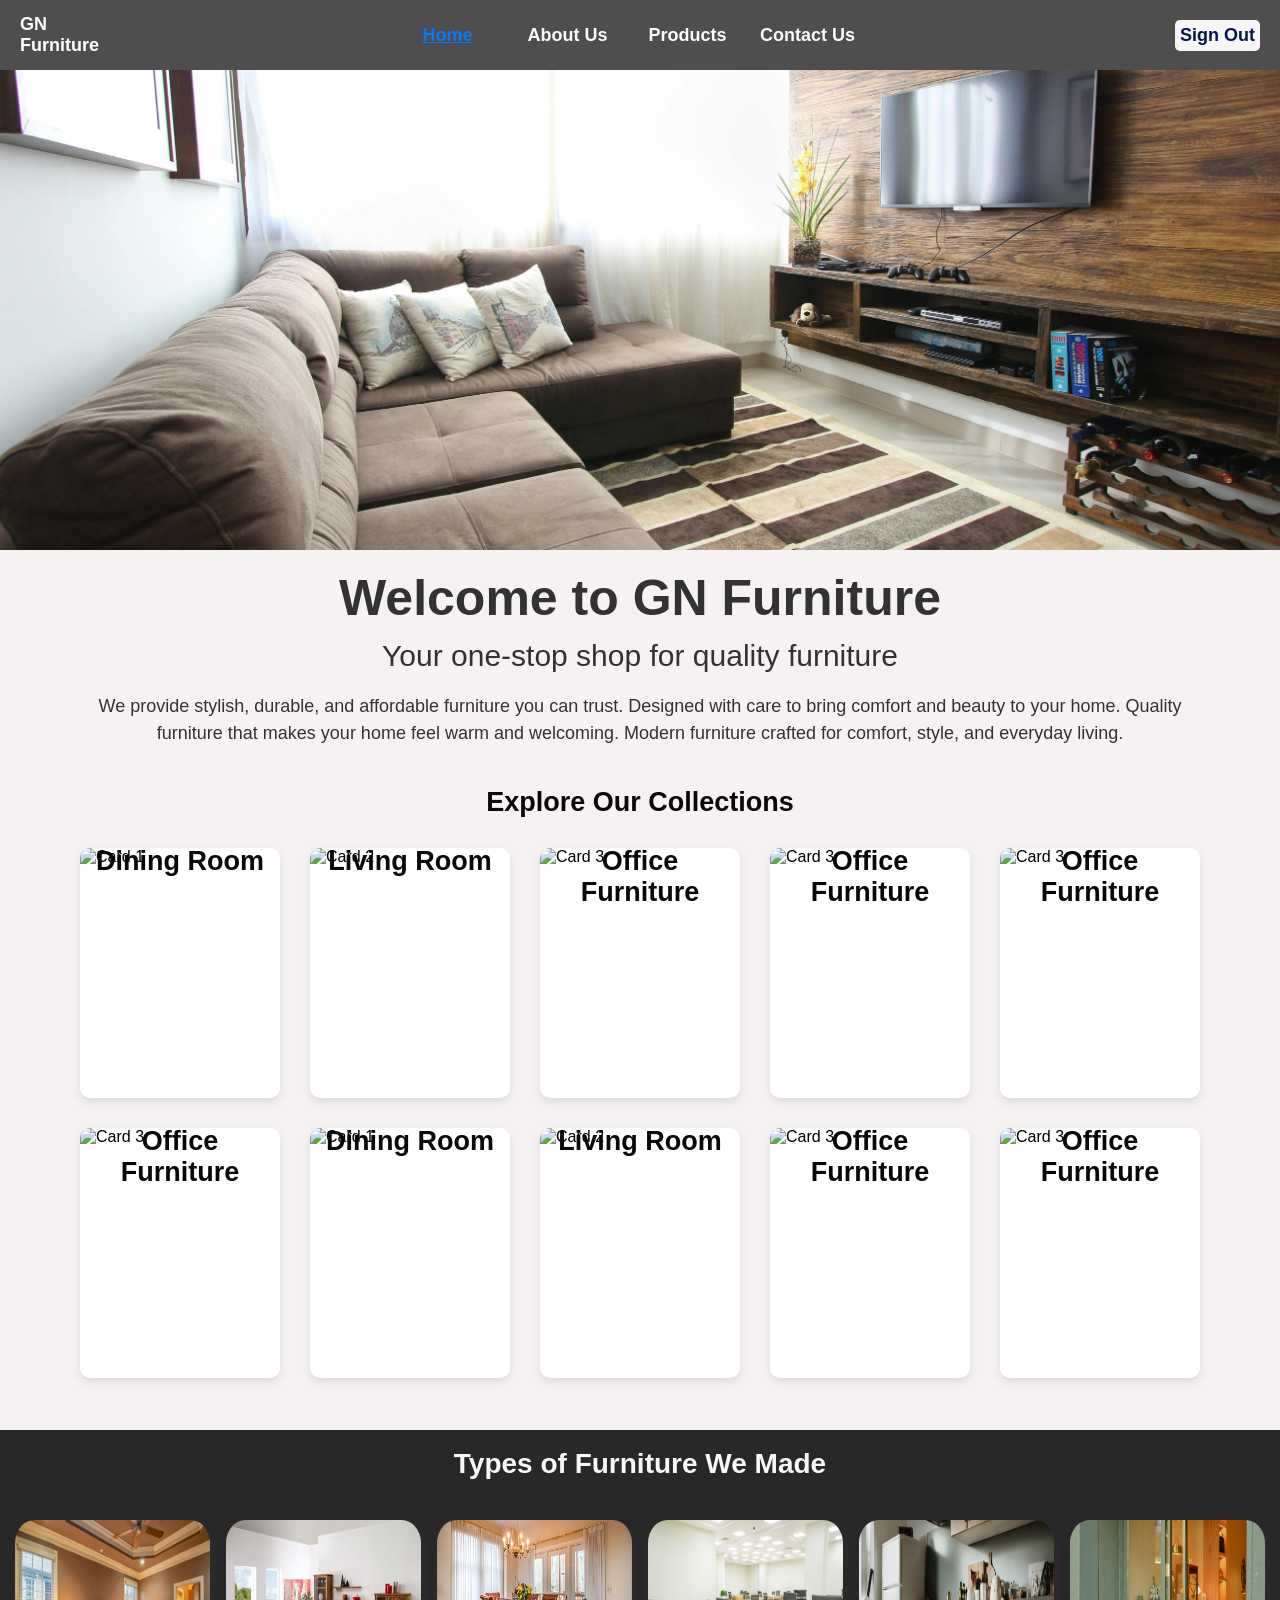
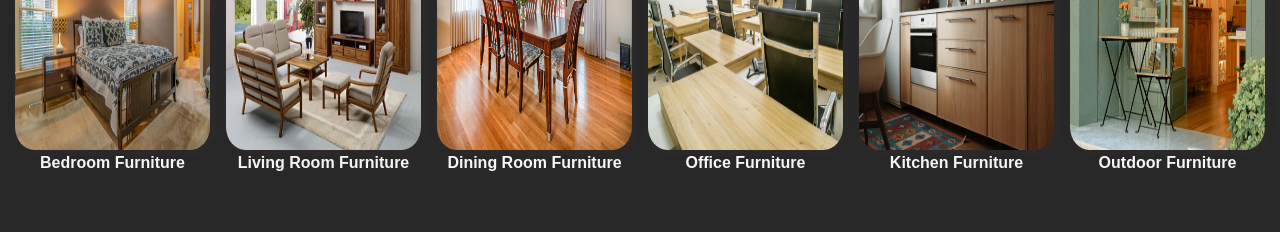
==== home.html @ 18fac5fa "first commit" ====
<!DOCTYPE html>
<html lang="en">
<head>
    <meta charset="UTF-8">
    <meta name="viewport" content="width=device-width, initial-scale=1.0">
    <title>Home</title>
    <link rel="stylesheet" href="style.css">
</head>
<body>
    <header>
        <div class="left">
            GN Furniture
        </div>
        <div class="mid">
            <ul>
                <li><a href="home.html" class="active">Home</a></li>
                <li><a href="about.html">About Us</a></li>
                <li><a href="products.html">Products</a></li>
                <li><a href="contact.html">Contact Us</a></li>
            </ul>
        </div>
        <div class="right">
            <button class="logout-btn" onclick="logout()" id="logoutBtn">Sign Out</button>
        </div>
    </header>
    <div class="slider">
  <div class="slides">
    <img src="f1.jpg">
    <img src="f2.jpg">
    <img src="f3.jpg">
  </div>
</div>
    <div class="heading">
        <h1>Welcome to GN Furniture</h1>
        <p id="p1">Your one-stop shop for quality furniture</p>
        <p id="p2">We provide stylish, durable, and affordable furniture you can trust.
        Designed with care to bring comfort and beauty to your home.
        Quality furniture that makes your home feel warm and welcoming.
        Modern furniture crafted for comfort, style, and everyday living.</p>
    </div>
    <div class="container">
        <h3>Explore Our Collections</h3>
        <div class="cards">
            <div class="card">
                <img src="https://media.istockphoto.com/id/1309042110/photo/interior-design-of-stylish-dining-room-interior-with-family-wooden-table-modern-chairs-plate.jpg?s=1024x1024&w=is&k=20&c=a1SzMh8OFKOsl33rxcvFhekrn49PKiD0d8VZA2n-6Yg=" alt="Card 1">
                <h3>Dining Room</h3>
                <p></p>
            </div>
            <div class="card">
                <img src="https://media.istockphoto.com/id/1459550764/photo/interior-of-modern-house-dining-room-with-wooden-table.jpg?s=1024x1024&w=is&k=20&c=dmZcW1PThMtp8jGLha-kFERFdePwzzrJ2Utw4qeVhC0=" alt="Card 2">
                <h3>Living Room</h3>
                <p></p>
            </div>
            <div class="card">
                <img src="https://media.istockphoto.com/id/1824153281/photo/picture-of-a-classic-wooden-table-and-chair-set-for-eating-in-the-office-cafeteria.jpg?s=1024x1024&w=is&k=20&c=7-w-qlWxcH_Hin2662xlWWaDuJ66g1Mny8Vdi_1XlqY=" alt="Card 3">
                <h3>Office Furniture</h3>
                <p></p>
            </div>
            <div class="card">
                <img src="https://media.istockphoto.com/id/1824153281/photo/picture-of-a-classic-wooden-table-and-chair-set-for-eating-in-the-office-cafeteria.jpg?s=1024x1024&w=is&k=20&c=7-w-qlWxcH_Hin2662xlWWaDuJ66g1Mny8Vdi_1XlqY=" alt="Card 3">
                <h3>Office Furniture</h3>
                <p></p>
            </div>
            <div class="card">
                <img src="https://media.istockphoto.com/id/1824153281/photo/picture-of-a-classic-wooden-table-and-chair-set-for-eating-in-the-office-cafeteria.jpg?s=1024x1024&w=is&k=20&c=7-w-qlWxcH_Hin2662xlWWaDuJ66g1Mny8Vdi_1XlqY=" alt="Card 3">
                <h3>Office Furniture</h3>
                <p></p>
            </div>
            <div class="card">
                <img src="https://media.istockphoto.com/id/1824153281/photo/picture-of-a-classic-wooden-table-and-chair-set-for-eating-in-the-office-cafeteria.jpg?s=1024x1024&w=is&k=20&c=7-w-qlWxcH_Hin2662xlWWaDuJ66g1Mny8Vdi_1XlqY=" alt="Card 3">
                <h3>Office Furniture</h3>
                <p></p>
            </div>
            <div class="card">
                <img src="https://media.istockphoto.com/id/1309042110/photo/interior-design-of-stylish-dining-room-interior-with-family-wooden-table-modern-chairs-plate.jpg?s=1024x1024&w=is&k=20&c=a1SzMh8OFKOsl33rxcvFhekrn49PKiD0d8VZA2n-6Yg=" alt="Card 1">
                <h3>Dining Room</h3>
                <p></p>
            </div>
            <div class="card">
                <img src="https://media.istockphoto.com/id/1459550764/photo/interior-of-modern-house-dining-room-with-wooden-table.jpg?s=1024x1024&w=is&k=20&c=dmZcW1PThMtp8jGLha-kFERFdePwzzrJ2Utw4qeVhC0=" alt="Card 2">
                <h3>Living Room</h3>
                <p></p>
            </div>
            <div class="card">
                <img src="https://media.istockphoto.com/id/1824153281/photo/picture-of-a-classic-wooden-table-and-chair-set-for-eating-in-the-office-cafeteria.jpg?s=1024x1024&w=is&k=20&c=7-w-qlWxcH_Hin2662xlWWaDuJ66g1Mny8Vdi_1XlqY=" alt="Card 3">
                <h3>Office Furniture</h3>
                <p></p>
            </div>
            <div class="card">
                <img src="https://media.istockphoto.com/id/1824153281/photo/picture-of-a-classic-wooden-table-and-chair-set-for-eating-in-the-office-cafeteria.jpg?s=1024x1024&w=is&k=20&c=7-w-qlWxcH_Hin2662xlWWaDuJ66g1Mny8Vdi_1XlqY=" alt="Card 3">
                <h3>Office Furniture</h3>
                <p></p>
            </div>

        </div>
    </div>
    <p class="f_para">Types of Furniture We Made</p>
    <div class="type">
        <div class="b1">
            <img src="bedroom.jpg" alt="Bedroom Furniture">
            <p>Bedroom Furniture</p>
        </div>
        <div class="b1">
            <img src="living.jpg" alt="Living Room Furniture">
            <p>Living Room Furniture</p>
        </div>
        <div class="b1">
            <img src="dining.jpg" alt="Dining Room Furniture">
            <p>Dining Room Furniture</p>
        </div>
        <div class="b1">
            <img src="office.jpg" alt="Office Furniture">
            <p>Office Furniture</p>
        </div>
        <div class="b1">
            <img src="kitchen.jpg" alt="Kitchen Furniture">
            <p>Kitchen Furniture</p>
        </div>
        <div class="b1">
            <img src="outdoor.jpg" alt="Outdoor Furniture">
            <p>Outdoor Furniture</p>
        </div>
    </div>


    <script type="module">
        import { initializeApp } from "https://www.gstatic.com/firebasejs/10.12.2/firebase-app.js";
        import {
            getAuth,
            signOut,
            onAuthStateChanged
        } from "https://www.gstatic.com/firebasejs/10.12.2/firebase-auth.js";

        const firebaseConfig = {
            apiKey: "AIzaSyAultZZCva3grVSoAijNInStBbbv4HQtlU",
            authDomain: "gn-furniture.firebaseapp.com",
            projectId: "gn-furniture",
            storageBucket: "gn-furniture.firebasestorage.app",
            messagingSenderId: "828032714868",
            appId: "1:828032714868:web:e8dfbfc866a8548bed6921"
        };

        const app = initializeApp(firebaseConfig);
        const auth = getAuth(app);
        const logoutBtn = document.getElementById("logoutBtn");

        // Logout Function
        window.logout = async function () {
            try {
                await signOut(auth);
                window.location.href = "index.html";
            } catch (error) {
                console.error(error);
                alert("Sign out failed");
            }
        };

        // Check User State - Hide logout button if not logged in
        onAuthStateChanged(auth, (user) => {
            if (!user) {
                window.location.href = "index.html";
            }
        });
    </script>
</body>
</html>
---- style.css ----
* {
    font-family: "Roboto Condensed", sans-serif;
    box-sizing: border-box;
    margin: 0px;
    padding: 0px;
}
body{
    width: 100%;
    height: 100vh;
    background: #f6f2f2;
}
header{
    display: flex;
    align-items: center;
    justify-content: space-between;
    background:rgb(79, 78, 78);
    height:70px;
    padding-left:20px;
    padding-right:20px;
    position: fixed;
    top: 0;
    left: 0;
    right: 0;
    z-index: 1000;
}
.left {
    gap: 10px;
    font-size: 18px;
    width: 100px;
    color:white;
    font-weight: bold;
}

.mid {
    width: 500px;
    margin: auto;
}

.mid ul {
    display: flex;
    list-style-type: none;
    gap: 20px;
    width: 500px;
}
.mid li {
    width: 100px;
    text-align: center;
}
ul li a{
    text-decoration: none;
    color: #fafafa;
    font-size: 18px;
    font-weight:bold;
}
.mid a:hover{
    color: #aba3a3;
     transition: ease-in-out 0.3s;
}
.mid a.active {
    color: #0679f5;
    text-decoration:underline;
    transition: ease-in-out 0.3s;
    font-weight: bold;
}
.logout-btn{
    background: #f7f5f5;
    color: rgb(3, 23, 79);
    border-radius: 5px;
    border:none;
    padding:5px;
    font-size:18px;
    text-decoration: none;
    margin:0px;
    font-weight: bold;
}
.logout-btn:hover{
    background: #d9d8d8;
}
.background img{
    width:100%;
    height: 100%;
    object-fit: cover;
}
.slider{
  width:1280px;
  height:550px;
  overflow:hidden;
  margin: 0px auto;
}

/* Slides */
.slides{
  display:flex;
  width:3840px; /* 1280 × 3 images */
  height:550px;
  animation:slide 9s infinite;
}

/* Images */
.slides img{
  width:1280px;
  height:550px;
  object-fit:cover;
}

/* Animation */
@keyframes slide{
  0%   { transform:translateX(0); }
  30%  { transform:translateX(0); }

  35%  { transform:translateX(-1280px); }
  65%  { transform:translateX(-1250px); }

  70%  { transform:translateX(-2560px); }
  100% { transform:translateX(-2560px); }
}

.heading{
    line-height: 1.5em;
    font-size: 25px;
    font-weight: bold;
    margin-top: 30px;   
    text-align:center;
    color:#292828;
}

#p1{
    font-size: 30px;
    font-weight: normal;
    line-height: 2.5em;
    color:#333232;
}
#p2{
    font-size: 18px;
    font-weight: normal;
    line-height: 1.5em;
    text-align:center;
    max-width: 1150px;
    margin: 0 auto;
    color:#333232;
}
.heading #p1:hover{
    color: #777777;
     transition: ease-in-out 0.3s;
     font-size:31px;
}
.heading #p2:hover{
    color: #777777;
     transition: ease-in-out 0.3s;
     font-size:18.5px;
}

.heading h1{
    color:#333232;
     transition: ease-in-out 0.3s;
}
.heading h1:hover{
    color: #777777;
     transition: ease-in-out 0.3s;
    font-size:52px;
}
.container{
    width:100%;
    padding:70px;
} 
.cards{
    display: flex;
    gap: 30px;
    flex-wrap: wrap;
    justify-content: center;
}
.card{
    width:200px;
    height:250px;
    background:white;
    border-radius: 10px;
    overflow: hidden;
    box-shadow: 0 4px 8px rgba(0, 0, 0, 0.1);
}
.card:hover{
    transform: translateY(-10px);
    box-shadow: 0 8px 16px rgba(0, 0, 0, 0.2);
    transition: ease-in-out 0.3s;
}
.card img{
    width:100%;
    height:200px;
    object-fit: cover;
}
.card h3{
    padding:10px;
    font-size: 16px;
    color:#333232;
    transition: ease-in-out 0.3s;
}
.card p{
    padding:0 10px;
    font-size: 16px;
    color:#333232;
    transition: ease-in-out 0.3s;
}
.container h3{
    color: #080808;
    font-size:27px;
    text-align:center;
    margin-bottom:30px;
    margin-top:-30px;
}
.type{
    display: flex;
    gap: 16px;
    transition: ease-in-out 0.3s;
    justify-content: center;
    background:#292828;
    padding: 60px;
}
.type img{
    width:195px;
    height:230px;
    border-radius: 10%;
    overflow: hidden;
    box-shadow: #2e2a2a 2px 2px 7px 0px;
    margin-top:30px;
}
.type img:hover{
    transform: translateY(-10px);
    box-shadow: 0 8px 16px rgba(49, 48, 48, 0.2);
    transition: ease-in-out 0.3s;
}
.type p{
    color: #f7f5f5;
    font-size: 16px;
    font-weight: bold;
    text-align: center;
}
.f_para{
    color: #f9f7f7;
    font-size: 28px;
    font-weight: bold;
    margin-bottom:-50px;
    text-align: center;
}
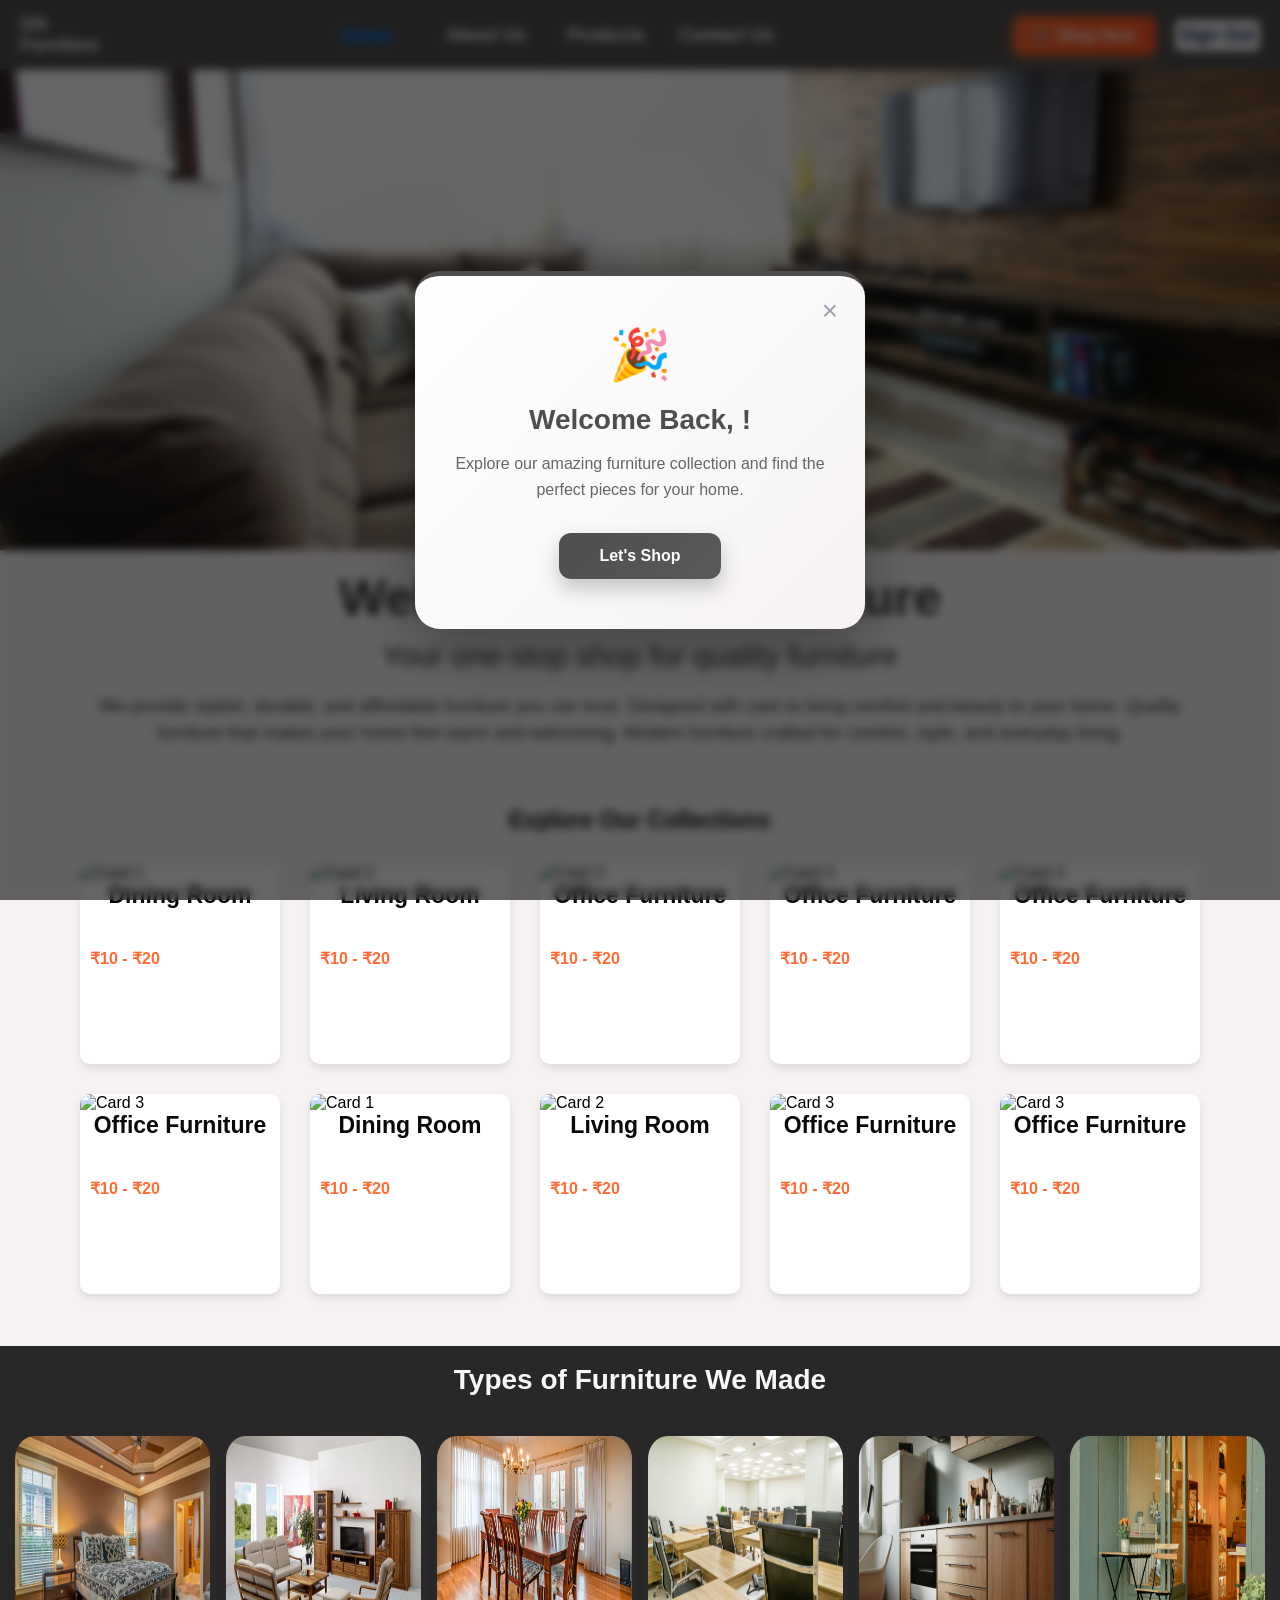
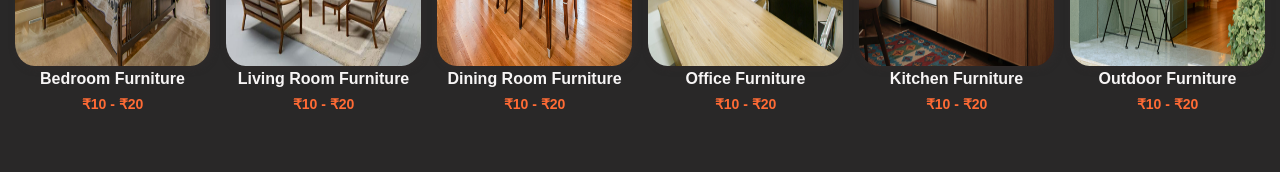
==== commit 9ce801d8: "update commit" ====
--- a/home.html
+++ b/home.html
@@ -1,12 +1,46 @@
 <!DOCTYPE html>
 <html lang="en">
+
 <head>
     <meta charset="UTF-8">
     <meta name="viewport" content="width=device-width, initial-scale=1.0">
     <title>Home</title>
     <link rel="stylesheet" href="style.css">
+    <!-- Google Pay API -->
+    <script async src="https://pay.google.com/gp/p/js/pay.js"></script>
 </head>
+
 <body>
+    <!-- Welcome Popup -->
+    <div id="welcomePopupOverlay" class="welcome-popup-overlay">
+        <div class="welcome-popup-modal">
+            <button class="popup-close-x" onclick="closeWelcomePopup()">×</button>
+            <div class="popup-icon">🎉</div>
+            <h2>Welcome Back, <span id="popupUserName"></span>!</h2>
+            <p>Explore our amazing furniture collection and find the perfect pieces for your home.</p>
+            <button class="popup-action-btn" onclick="closeWelcomePopup()">Let's Shop</button>
+        </div>
+    </div>
+
+    <!-- Payment Modal -->
+    <div id="paymentModal" class="payment-modal hidden-payment">
+        <div class="payment-container">
+            <button class="payment-close" onclick="closePaymentModal()">×</button>
+            <h2>🛒 Checkout</h2>
+            <div class="payment-content">
+                <div class="order-summary">
+                    <h3>Order Summary</h3>
+                    <p id="itemName">Item: Premium Furniture Set</p>
+                    <p class="total-amount">Total: <span id="totalAmount">₹500</span></p>
+                </div>
+                <div class="payment-methods">
+                    <h3>Payment Method</h3>
+                    <div id="google-pay-button"></div>
+                </div>
+            </div>
+        </div>
+    </div>
+
     <header>
         <div class="left">
             GN Furniture
@@ -20,76 +54,87 @@
             </ul>
         </div>
         <div class="right">
+            <button class="shop-btn" onclick="openPaymentModal()">🛒 Shop Now</button>
             <button class="logout-btn" onclick="logout()" id="logoutBtn">Sign Out</button>
         </div>
     </header>
     <div class="slider">
-  <div class="slides">
-    <img src="f1.jpg">
-    <img src="f2.jpg">
-    <img src="f3.jpg">
-  </div>
-</div>
+        <div class="slides">
+            <img src="f1.jpg">
+            <img src="f2.jpg">
+            <img src="f3.jpg">
+        </div>
+    </div>
     <div class="heading">
         <h1>Welcome to GN Furniture</h1>
         <p id="p1">Your one-stop shop for quality furniture</p>
         <p id="p2">We provide stylish, durable, and affordable furniture you can trust.
-        Designed with care to bring comfort and beauty to your home.
-        Quality furniture that makes your home feel warm and welcoming.
-        Modern furniture crafted for comfort, style, and everyday living.</p>
+            Designed with care to bring comfort and beauty to your home.
+            Quality furniture that makes your home feel warm and welcoming.
+            Modern furniture crafted for comfort, style, and everyday living.</p>
     </div>
     <div class="container">
         <h3>Explore Our Collections</h3>
         <div class="cards">
             <div class="card">
-                <img src="https://media.istockphoto.com/id/1309042110/photo/interior-design-of-stylish-dining-room-interior-with-family-wooden-table-modern-chairs-plate.jpg?s=1024x1024&w=is&k=20&c=a1SzMh8OFKOsl33rxcvFhekrn49PKiD0d8VZA2n-6Yg=" alt="Card 1">
+                <img src="https://media.istockphoto.com/id/1309042110/photo/interior-design-of-stylish-dining-room-interior-with-family-wooden-table-modern-chairs-plate.jpg?s=1024x1024&w=is&k=20&c=a1SzMh8OFKOsl33rxcvFhekrn49PKiD0d8VZA2n-6Yg="
+                    alt="Card 1">
                 <h3>Dining Room</h3>
-                <p></p>
-            </div>
-            <div class="card">
-                <img src="https://media.istockphoto.com/id/1459550764/photo/interior-of-modern-house-dining-room-with-wooden-table.jpg?s=1024x1024&w=is&k=20&c=dmZcW1PThMtp8jGLha-kFERFdePwzzrJ2Utw4qeVhC0=" alt="Card 2">
+                <p class="price">₹10 - ₹20</p>
+            </div>
+            <div class="card">
+                <img src="https://media.istockphoto.com/id/1459550764/photo/interior-of-modern-house-dining-room-with-wooden-table.jpg?s=1024x1024&w=is&k=20&c=dmZcW1PThMtp8jGLha-kFERFdePwzzrJ2Utw4qeVhC0="
+                    alt="Card 2">
                 <h3>Living Room</h3>
-                <p></p>
-            </div>
-            <div class="card">
-                <img src="https://media.istockphoto.com/id/1824153281/photo/picture-of-a-classic-wooden-table-and-chair-set-for-eating-in-the-office-cafeteria.jpg?s=1024x1024&w=is&k=20&c=7-w-qlWxcH_Hin2662xlWWaDuJ66g1Mny8Vdi_1XlqY=" alt="Card 3">
-                <h3>Office Furniture</h3>
-                <p></p>
-            </div>
-            <div class="card">
-                <img src="https://media.istockphoto.com/id/1824153281/photo/picture-of-a-classic-wooden-table-and-chair-set-for-eating-in-the-office-cafeteria.jpg?s=1024x1024&w=is&k=20&c=7-w-qlWxcH_Hin2662xlWWaDuJ66g1Mny8Vdi_1XlqY=" alt="Card 3">
-                <h3>Office Furniture</h3>
-                <p></p>
-            </div>
-            <div class="card">
-                <img src="https://media.istockphoto.com/id/1824153281/photo/picture-of-a-classic-wooden-table-and-chair-set-for-eating-in-the-office-cafeteria.jpg?s=1024x1024&w=is&k=20&c=7-w-qlWxcH_Hin2662xlWWaDuJ66g1Mny8Vdi_1XlqY=" alt="Card 3">
-                <h3>Office Furniture</h3>
-                <p></p>
-            </div>
-            <div class="card">
-                <img src="https://media.istockphoto.com/id/1824153281/photo/picture-of-a-classic-wooden-table-and-chair-set-for-eating-in-the-office-cafeteria.jpg?s=1024x1024&w=is&k=20&c=7-w-qlWxcH_Hin2662xlWWaDuJ66g1Mny8Vdi_1XlqY=" alt="Card 3">
-                <h3>Office Furniture</h3>
-                <p></p>
-            </div>
-            <div class="card">
-                <img src="https://media.istockphoto.com/id/1309042110/photo/interior-design-of-stylish-dining-room-interior-with-family-wooden-table-modern-chairs-plate.jpg?s=1024x1024&w=is&k=20&c=a1SzMh8OFKOsl33rxcvFhekrn49PKiD0d8VZA2n-6Yg=" alt="Card 1">
+                <p class="price">₹10 - ₹20</p>
+            </div>
+            <div class="card">
+                <img src="https://media.istockphoto.com/id/1824153281/photo/picture-of-a-classic-wooden-table-and-chair-set-for-eating-in-the-office-cafeteria.jpg?s=1024x1024&w=is&k=20&c=7-w-qlWxcH_Hin2662xlWWaDuJ66g1Mny8Vdi_1XlqY="
+                    alt="Card 3">
+                <h3>Office Furniture</h3>
+                <p class="price">₹10 - ₹20</p>
+            </div>
+            <div class="card">
+                <img src="https://media.istockphoto.com/id/1824153281/photo/picture-of-a-classic-wooden-table-and-chair-set-for-eating-in-the-office-cafeteria.jpg?s=1024x1024&w=is&k=20&c=7-w-qlWxcH_Hin2662xlWWaDuJ66g1Mny8Vdi_1XlqY="
+                    alt="Card 3">
+                <h3>Office Furniture</h3>
+                <p class="price">₹10 - ₹20</p>
+            </div>
+            <div class="card">
+                <img src="https://media.istockphoto.com/id/1824153281/photo/picture-of-a-classic-wooden-table-and-chair-set-for-eating-in-the-office-cafeteria.jpg?s=1024x1024&w=is&k=20&c=7-w-qlWxcH_Hin2662xlWWaDuJ66g1Mny8Vdi_1XlqY="
+                    alt="Card 3">
+                <h3>Office Furniture</h3>
+                <p class="price">₹10 - ₹20</p>
+            </div>
+            <div class="card">
+                <img src="https://media.istockphoto.com/id/1824153281/photo/picture-of-a-classic-wooden-table-and-chair-set-for-eating-in-the-office-cafeteria.jpg?s=1024x1024&w=is&k=20&c=7-w-qlWxcH_Hin2662xlWWaDuJ66g1Mny8Vdi_1XlqY="
+                    alt="Card 3">
+                <h3>Office Furniture</h3>
+                <p class="price">₹10 - ₹20</p>
+            </div>
+            <div class="card">
+                <img src="https://media.istockphoto.com/id/1309042110/photo/interior-design-of-stylish-dining-room-interior-with-family-wooden-table-modern-chairs-plate.jpg?s=1024x1024&w=is&k=20&c=a1SzMh8OFKOsl33rxcvFhekrn49PKiD0d8VZA2n-6Yg="
+                    alt="Card 1">
                 <h3>Dining Room</h3>
-                <p></p>
-            </div>
-            <div class="card">
-                <img src="https://media.istockphoto.com/id/1459550764/photo/interior-of-modern-house-dining-room-with-wooden-table.jpg?s=1024x1024&w=is&k=20&c=dmZcW1PThMtp8jGLha-kFERFdePwzzrJ2Utw4qeVhC0=" alt="Card 2">
+                <p class="price">₹10 - ₹20</p>
+            </div>
+            <div class="card">
+                <img src="https://media.istockphoto.com/id/1459550764/photo/interior-of-modern-house-dining-room-with-wooden-table.jpg?s=1024x1024&w=is&k=20&c=dmZcW1PThMtp8jGLha-kFERFdePwzzrJ2Utw4qeVhC0="
+                    alt="Card 2">
                 <h3>Living Room</h3>
-                <p></p>
-            </div>
-            <div class="card">
-                <img src="https://media.istockphoto.com/id/1824153281/photo/picture-of-a-classic-wooden-table-and-chair-set-for-eating-in-the-office-cafeteria.jpg?s=1024x1024&w=is&k=20&c=7-w-qlWxcH_Hin2662xlWWaDuJ66g1Mny8Vdi_1XlqY=" alt="Card 3">
-                <h3>Office Furniture</h3>
-                <p></p>
-            </div>
-            <div class="card">
-                <img src="https://media.istockphoto.com/id/1824153281/photo/picture-of-a-classic-wooden-table-and-chair-set-for-eating-in-the-office-cafeteria.jpg?s=1024x1024&w=is&k=20&c=7-w-qlWxcH_Hin2662xlWWaDuJ66g1Mny8Vdi_1XlqY=" alt="Card 3">
-                <h3>Office Furniture</h3>
-                <p></p>
+                <p class="price">₹10 - ₹20</p>
+            </div>
+            <div class="card">
+                <img src="https://media.istockphoto.com/id/1824153281/photo/picture-of-a-classic-wooden-table-and-chair-set-for-eating-in-the-office-cafeteria.jpg?s=1024x1024&w=is&k=20&c=7-w-qlWxcH_Hin2662xlWWaDuJ66g1Mny8Vdi_1XlqY="
+                    alt="Card 3">
+                <h3>Office Furniture</h3>
+                <p class="price">₹10 - ₹20</p>
+            </div>
+            <div class="card">
+                <img src="https://media.istockphoto.com/id/1824153281/photo/picture-of-a-classic-wooden-table-and-chair-set-for-eating-in-the-office-cafeteria.jpg?s=1024x1024&w=is&k=20&c=7-w-qlWxcH_Hin2662xlWWaDuJ66g1Mny8Vdi_1XlqY="
+                    alt="Card 3">
+                <h3>Office Furniture</h3>
+                <p class="price">₹10 - ₹20</p>
             </div>
 
         </div>
@@ -99,26 +144,32 @@
         <div class="b1">
             <img src="bedroom.jpg" alt="Bedroom Furniture">
             <p>Bedroom Furniture</p>
+            <p class="price">₹10 - ₹20</p>
         </div>
         <div class="b1">
             <img src="living.jpg" alt="Living Room Furniture">
             <p>Living Room Furniture</p>
+            <p class="price">₹10 - ₹20</p>
         </div>
         <div class="b1">
             <img src="dining.jpg" alt="Dining Room Furniture">
             <p>Dining Room Furniture</p>
+            <p class="price">₹10 - ₹20</p>
         </div>
         <div class="b1">
             <img src="office.jpg" alt="Office Furniture">
             <p>Office Furniture</p>
+            <p class="price">₹10 - ₹20</p>
         </div>
         <div class="b1">
             <img src="kitchen.jpg" alt="Kitchen Furniture">
             <p>Kitchen Furniture</p>
+            <p class="price">₹10 - ₹20</p>
         </div>
         <div class="b1">
             <img src="outdoor.jpg" alt="Outdoor Furniture">
             <p>Outdoor Furniture</p>
+            <p class="price">₹10 - ₹20</p>
         </div>
     </div>
 
@@ -143,6 +194,13 @@
         const app = initializeApp(firebaseConfig);
         const auth = getAuth(app);
         const logoutBtn = document.getElementById("logoutBtn");
+        const welcomePopupOverlay = document.getElementById("welcomePopupOverlay");
+        const popupUserName = document.getElementById("popupUserName");
+
+        // Close Welcome Popup Function
+        window.closeWelcomePopup = function () {
+            welcomePopupOverlay.classList.add("hidden-popup");
+        };
 
         // Logout Function
         window.logout = async function () {
@@ -159,8 +217,132 @@
         onAuthStateChanged(auth, (user) => {
             if (!user) {
                 window.location.href = "index.html";
+            } else {
+                // Show welcome popup with user's name (only on first visit after login)
+                if (!sessionStorage.getItem("popupShown")) {
+                    const firstName = user.displayName ? user.displayName.split(' ')[0] : "Guest";
+                    popupUserName.textContent = firstName;
+                    welcomePopupOverlay.classList.remove("hidden-popup");
+                    sessionStorage.setItem("popupShown", "true");
+                } else {
+                    welcomePopupOverlay.classList.add("hidden-popup");
+                }
+            }
+        });
+
+        // Payment Modal Functions
+        const paymentModal = document.getElementById("paymentModal");
+
+        window.openPaymentModal = function () {
+            paymentModal.classList.remove("hidden-payment");
+            initGooglePay();
+        };
+
+        window.closePaymentModal = function () {
+            paymentModal.classList.add("hidden-payment");
+        };
+
+        // Google Pay Integration
+        async function initGooglePay() {
+            const paymentsClient = new google.payments.api.PaymentsClient({environment: 'TEST'});
+            
+            const isReadyToPayRequest = {
+                apiVersion: 2,
+                apiVersionMinor: 0,
+                allowedPaymentMethods: [{
+                    type: 'CARD',
+                    parameters: {
+                        allowedAuthMethods: ['PAN_ONLY', 'CRYPTOGRAM_3DS'],
+                        allowedCardNetworks: ['MASTERCARD', 'VISA']
+                    }
+                }]
+            };
+
+            try {
+                const isReadyToPay = await paymentsClient.isReadyToPay(isReadyToPayRequest);
+                if (isReadyToPay.result) {
+                    addGooglePayButton(paymentsClient);
+                }
+            } catch (err) {
+                console.log('Error checking Google Pay availability:', err);
+            }
+        }
+
+        function addGooglePayButton(paymentsClient) {
+            const totalAmountSpan = document.getElementById("totalAmount");
+            const amount = totalAmountSpan.textContent.replace('₹', '').trim();
+            
+            const paymentDataRequest = {
+                apiVersion: 2,
+                apiVersionMinor: 0,
+                allowedPaymentMethods: [{
+                    type: 'CARD',
+                    parameters: {
+                        allowedAuthMethods: ['PAN_ONLY', 'CRYPTOGRAM_3DS'],
+                        allowedCardNetworks: ['MASTERCARD', 'VISA']
+                    },
+                    tokenizationSpecification: {
+                        type: 'PAYMENT_GATEWAY',
+                        parameters: {
+                            gateway: 'stripe',
+                            stripVersion: '2021-06-04'
+                        }
+                    }
+                }],
+                merchantInfo: {
+                    merchantId: 'GN_FURNITURE_ID',
+                    merchantName: 'GN Furniture'
+                },
+                transactionInfo: {
+                    totalPriceStatus: 'FINAL',
+                    totalPrice: amount,
+                    currencyCode: 'INR'
+                },
+                callbackIntents: ['PAYMENT_AUTHORIZATION']
+            };
+
+            const button = paymentsClient.createButton({
+                onClick: () => {
+                    paymentsClient.loadPaymentData(paymentDataRequest)
+                        .then(function(paymentData) {
+                            handlePaymentSuccess(paymentData);
+                        })
+                        .catch(function(err) {
+                            console.error('Payment error:', err);
+                            alert('Payment cancelled or failed');
+                        });
+                },
+                allowedPaymentMethods: paymentDataRequest.allowedPaymentMethods
+            });
+
+            const googlePayButton = document.getElementById('google-pay-button');
+            googlePayButton.innerHTML = '';
+            googlePayButton.appendChild(button);
+        }
+
+        function handlePaymentSuccess(paymentData) {
+            const user = auth.currentUser;
+            
+            closePaymentModal();
+            
+            const message = `✅ Payment Successful!\n\nAmount: ₹${document.getElementById("totalAmount").textContent.replace('₹', '')}\nPayment Method: Google Pay\n\nThank you for shopping at GN Furniture!\n\nOrder confirmation sent to ${user.email}`;
+            
+            alert(message);
+            
+            console.log('Payment completed:', {
+                user: user.email,
+                timestamp: new Date().toISOString(),
+                paymentData: paymentData
+            });
+        }
+
+        // Close payment modal when clicking outside
+        window.addEventListener('click', function (event) {
+            if (event.target === paymentModal) {
+                closePaymentModal();
             }
         });
     </script>
 </body>
+
 </html>
--- a/style.css
+++ b/style.css
@@ -4,6 +4,275 @@
     margin: 0px;
     padding: 0px;
 }
+
+/* Welcome Popup Styles */
+@keyframes popupSlideIn {
+    from {
+        opacity: 0;
+        transform: scale(0.8) translateY(-50px);
+    }
+    to {
+        opacity: 1;
+        transform: scale(1) translateY(0);
+    }
+}
+
+@keyframes overlayFadeIn {
+    from {
+        opacity: 0;
+    }
+    to {
+        opacity: 1;
+    }
+}
+
+.welcome-popup-overlay {
+    position: fixed;
+    top: 0;
+    left: 0;
+    right: 0;
+    bottom: 0;
+    background: rgba(0, 0, 0, 0.6);
+    backdrop-filter: blur(5px);
+    display: flex;
+    align-items: center;
+    justify-content: center;
+    z-index: 9999;
+    animation: overlayFadeIn 0.3s ease-out;
+}
+
+.welcome-popup-modal {
+    background: linear-gradient(135deg, #ffffff 0%, #f6f2f2 100%);
+    border-radius: 25px;
+    padding: 50px 40px;
+    max-width: 450px;
+    width: 90%;
+    text-align: center;
+    box-shadow: 0 20px 60px rgba(0, 0, 0, 0.3);
+    animation: popupSlideIn 0.5s cubic-bezier(0.34, 1.56, 0.64, 1);
+    border-top: 5px solid rgb(79, 78, 78);
+    position: relative;
+}
+
+.popup-close-x {
+    position: absolute;
+    top: 15px;
+    right: 15px;
+    background: none;
+    border: none;
+    font-size: 28px;
+    cursor: pointer;
+    color: #9ca3af;
+    transition: all 0.3s ease;
+    width: 40px;
+    height: 40px;
+    display: flex;
+    align-items: center;
+    justify-content: center;
+}
+
+.popup-close-x:hover {
+    color: rgb(79, 78, 78);
+    background: rgba(79, 78, 78, 0.1);
+    border-radius: 50%;
+}
+
+.popup-icon {
+    font-size: 50px;
+    margin-bottom: 20px;
+    animation: popupSlideIn 0.7s ease-out;
+}
+
+.welcome-popup-modal h2 {
+    color: rgb(79, 78, 78);
+    font-size: 28px;
+    margin-bottom: 15px;
+    font-weight: 700;
+}
+
+.welcome-popup-modal h2 span {
+    color: #d97706;
+    font-weight: 800;
+}
+
+.welcome-popup-modal p {
+    color: #666666;
+    font-size: 16px;
+    line-height: 1.6;
+    margin-bottom: 30px;
+}
+
+.popup-action-btn {
+    background: linear-gradient(135deg, rgb(79, 78, 78) 0%, #5a5959 100%);
+    color: white;
+    padding: 14px 40px;
+    border: none;
+    border-radius: 12px;
+    font-size: 16px;
+    font-weight: 600;
+    cursor: pointer;
+    transition: all 0.3s ease;
+    box-shadow: 0 10px 20px rgba(79, 78, 78, 0.3);
+}
+
+.popup-action-btn:hover {
+    transform: translateY(-2px);
+    box-shadow: 0 15px 30px rgba(79, 78, 78, 0.4);
+    background: linear-gradient(135deg, #5a5959 0%, rgb(79, 78, 78) 100%);
+}
+
+.popup-action-btn:active {
+    transform: translateY(0);
+}
+
+.hidden-popup {
+    display: none !important;
+}
+
+/* Payment Modal Styles */
+@keyframes paymentSlideIn {
+    from {
+        opacity: 0;
+        transform: scale(0.9) translateY(50px);
+    }
+    to {
+        opacity: 1;
+        transform: scale(1) translateY(0);
+    }
+}
+
+.payment-modal {
+    position: fixed;
+    top: 0;
+    left: 0;
+    right: 0;
+    bottom: 0;
+    background: rgba(0, 0, 0, 0.7);
+    backdrop-filter: blur(5px);
+    display: flex;
+    align-items: center;
+    justify-content: center;
+    z-index: 10000;
+    animation: overlayFadeIn 0.3s ease-out;
+}
+
+.payment-container {
+    background: linear-gradient(135deg, #ffffff 0%, #f6f2f2 100%);
+    border-radius: 20px;
+    padding: 40px;
+    max-width: 500px;
+    width: 90%;
+    box-shadow: 0 20px 60px rgba(0, 0, 0, 0.3);
+    animation: paymentSlideIn 0.5s cubic-bezier(0.34, 1.56, 0.64, 1);
+    position: relative;
+}
+
+.payment-close {
+    position: absolute;
+    top: 15px;
+    right: 15px;
+    background: none;
+    border: none;
+    font-size: 28px;
+    cursor: pointer;
+    color: #9ca3af;
+    transition: all 0.3s ease;
+    width: 40px;
+    height: 40px;
+    display: flex;
+    align-items: center;
+    justify-content: center;
+}
+
+.payment-close:hover {
+    color: rgb(79, 78, 78);
+    background: rgba(79, 78, 78, 0.1);
+    border-radius: 50%;
+}
+
+.payment-container h2 {
+    color: rgb(79, 78, 78);
+    font-size: 28px;
+    margin-bottom: 25px;
+    text-align: center;
+}
+
+.payment-content {
+    display: flex;
+    flex-direction: column;
+    gap: 25px;
+}
+
+.order-summary {
+    background: white;
+    padding: 20px;
+    border-radius: 15px;
+    border-left: 4px solid #ff6b35;
+}
+
+.order-summary h3 {
+    color: rgb(79, 78, 78);
+    margin-bottom: 15px;
+    font-size: 16px;
+}
+
+.order-summary p {
+    color: #666666;
+    margin-bottom: 8px;
+    font-size: 14px;
+}
+
+.total-amount {
+    font-weight: bold;
+    color: #ff6b35;
+    font-size: 18px !important;
+    margin-top: 12px;
+}
+
+.payment-methods h3 {
+    color: rgb(79, 78, 78);
+    margin-bottom: 15px;
+    font-size: 16px;
+}
+
+.payment-method-btn {
+    width: 100%;
+    padding: 15px;
+    margin-bottom: 12px;
+    border: 2px solid #e5e7eb;
+    border-radius: 12px;
+    background: white;
+    color: rgb(79, 78, 78);
+    cursor: pointer;
+    font-size: 16px;
+    font-weight: 600;
+    display: flex;
+    align-items: center;
+    justify-content: center;
+    gap: 10px;
+    transition: all 0.3s ease;
+}
+
+.payment-method-btn:hover {
+    border-color: #ff6b35;
+    background: #fff8f4;
+    transform: translateY(-2px);
+    box-shadow: 0 5px 15px rgba(255, 107, 53, 0.2);
+}
+
+.payment-method-btn:active {
+    transform: translateY(0);
+}
+
+.payment-method-btn svg {
+    width: 24px;
+    height: 24px;
+}
+
+.hidden-payment {
+    display: none !important;
+}
+
 body{
     width: 100%;
     height: 100vh;
@@ -76,6 +345,27 @@
 .logout-btn:hover{
     background: #d9d8d8;
 }
+.shop-btn {
+    background: linear-gradient(135deg, #ff6b35 0%, #ff5520 100%);
+    color: white;
+    border: none;
+    border-radius: 8px;
+    padding: 10px 20px;
+    font-size: 16px;
+    font-weight: bold;
+    cursor: pointer;
+    margin-right: 15px;
+    transition: all 0.3s ease;
+    box-shadow: 0 5px 15px rgba(255, 107, 53, 0.3);
+}
+.shop-btn:hover {
+    transform: translateY(-2px);
+    box-shadow: 0 8px 20px rgba(255, 107, 53, 0.4);
+    background: linear-gradient(135deg, #ff5520 0%, #ff4510 100%);
+}
+.shop-btn:active {
+    transform: translateY(0);
+}
 .background img{
     width:100%;
     height: 100%;
@@ -171,7 +461,7 @@
 }
 .card{
     width:200px;
-    height:250px;
+    height:200px;
     background:white;
     border-radius: 10px;
     overflow: hidden;
@@ -189,22 +479,28 @@
 }
 .card h3{
     padding:10px;
-    font-size: 16px;
+    font-size: 14px;
     color:#333232;
     transition: ease-in-out 0.3s;
 }
 .card p{
     padding:0 10px;
-    font-size: 16px;
+    font-size: 14px;
     color:#333232;
     transition: ease-in-out 0.3s;
 }
+.card p.price{
+    font-weight: bold;
+    color: #ff6b35;
+    font-size: 16px;
+    margin-top: 8px;
+}
 .container h3{
     color: #080808;
-    font-size:27px;
+    font-size:23px;
     text-align:center;
     margin-bottom:30px;
-    margin-top:-30px;
+    margin-top:-10px;
 }
 .type{
     display: flex;
@@ -224,7 +520,7 @@
 }
 .type img:hover{
     transform: translateY(-10px);
-    box-shadow: 0 8px 16px rgba(49, 48, 48, 0.2);
+    box-shadow: 0 8px 10px rgb(248, 244, 244);
     transition: ease-in-out 0.3s;
 }
 .type p{
@@ -232,6 +528,11 @@
     font-size: 16px;
     font-weight: bold;
     text-align: center;
+}
+.type p.price{
+    color: #ff6b35;
+    font-size: 14px;
+    margin-top: 8px;
 }
 .f_para{
     color: #f9f7f7;
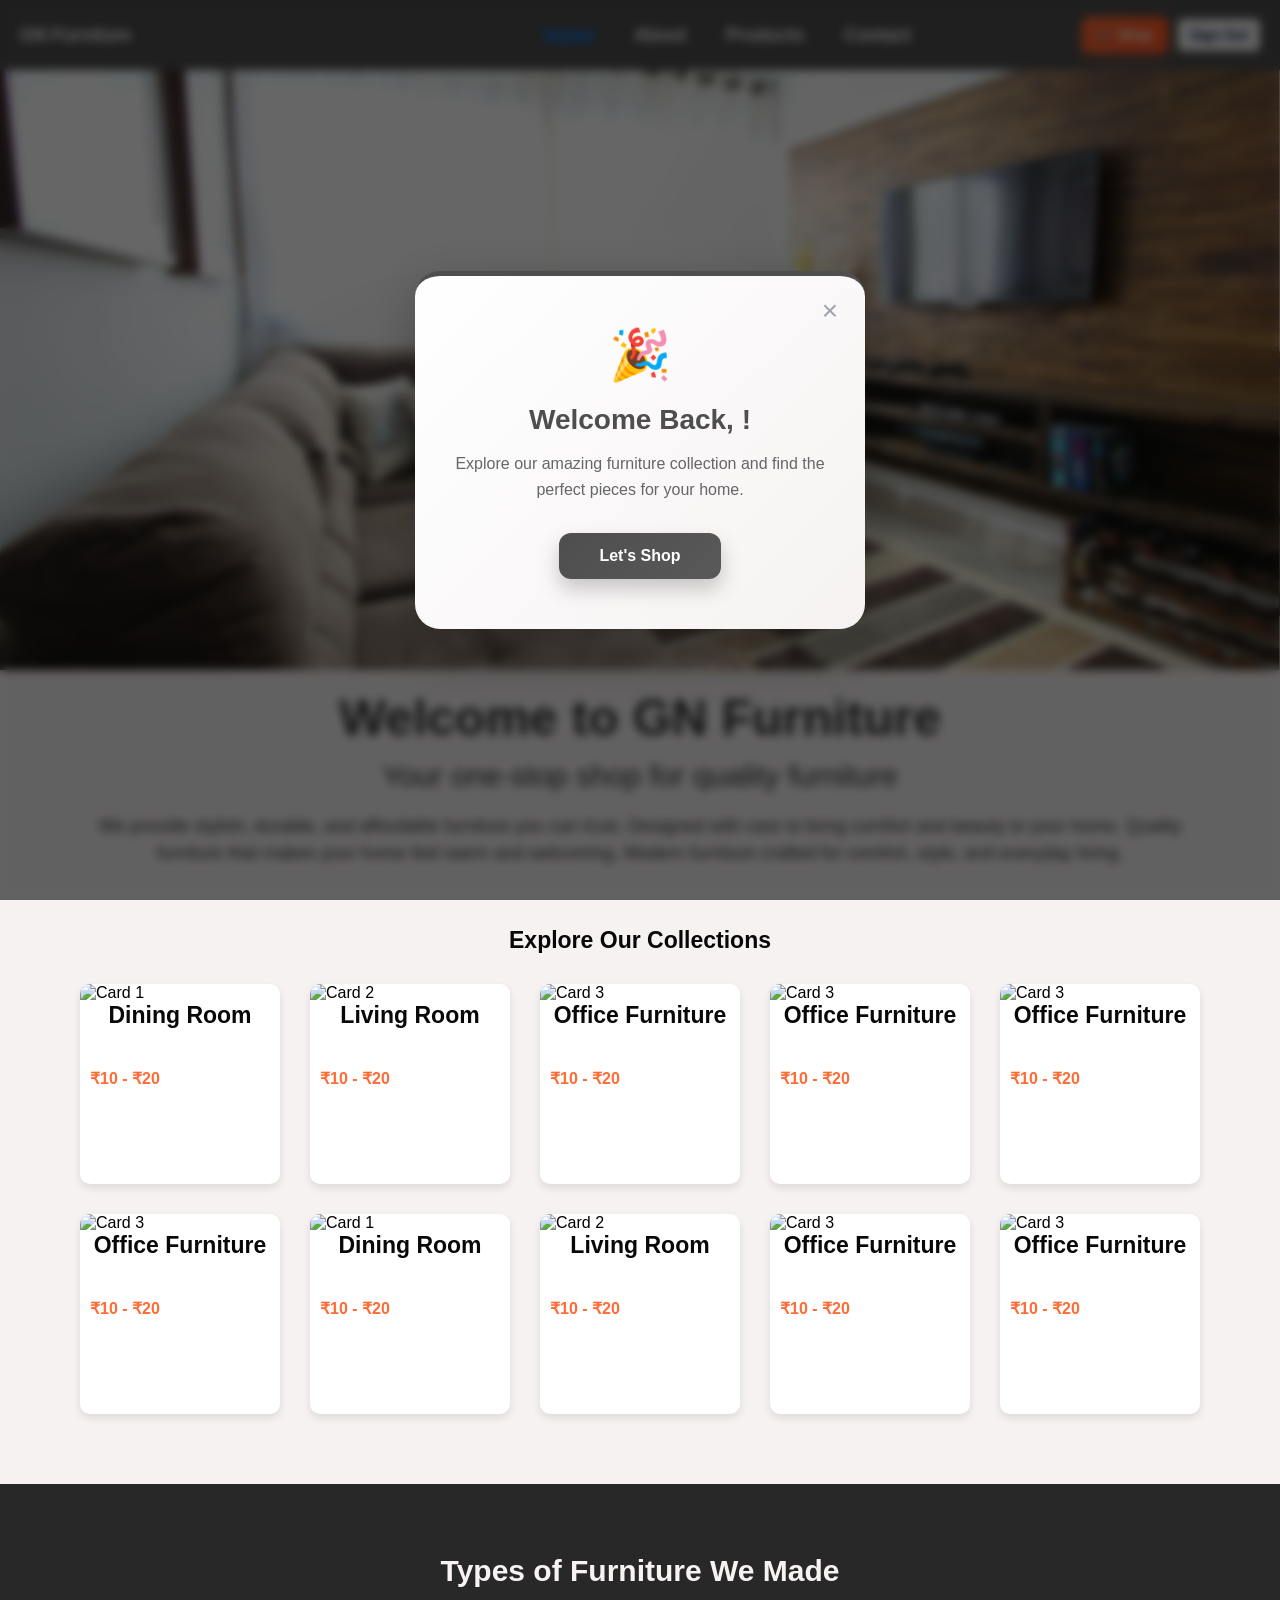
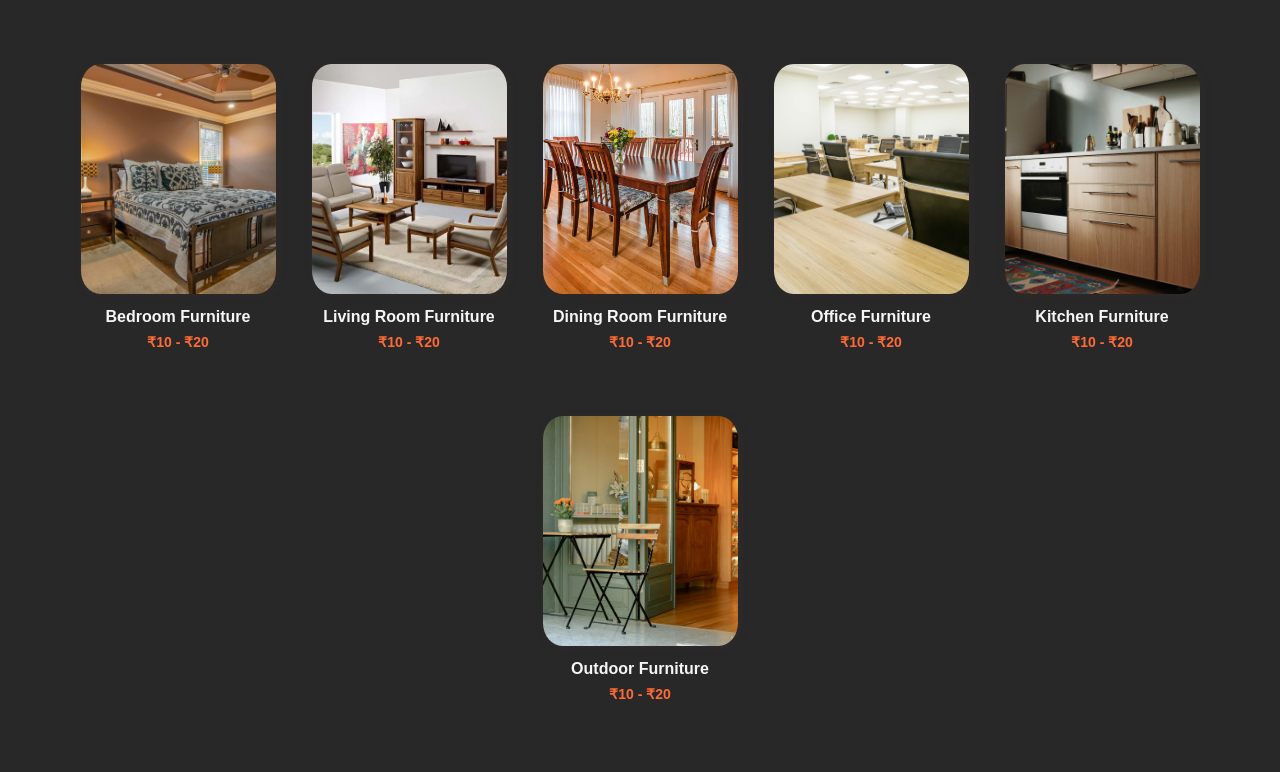
==== commit fd44dd29: "updated" ====
--- a/home.html
+++ b/home.html
@@ -45,16 +45,16 @@
         <div class="left">
             GN Furniture
         </div>
-        <div class="mid">
+        <nav class="mid">
             <ul>
                 <li><a href="home.html" class="active">Home</a></li>
-                <li><a href="about.html">About Us</a></li>
+                <li><a href="about.html">About</a></li>
                 <li><a href="products.html">Products</a></li>
-                <li><a href="contact.html">Contact Us</a></li>
+                <li><a href="contact.html">Contact</a></li>
             </ul>
-        </div>
+        </nav>
         <div class="right">
-            <button class="shop-btn" onclick="openPaymentModal()">🛒 Shop Now</button>
+            <button class="shop-btn" onclick="openPaymentModal()">🛒 Shop</button>
             <button class="logout-btn" onclick="logout()" id="logoutBtn">Sign Out</button>
         </div>
     </header>
@@ -139,8 +139,10 @@
 
         </div>
     </div>
-    <p class="f_para">Types of Furniture We Made</p>
     <div class="type">
+        <div style="width: 100%; text-align: center; margin-bottom: 20px;">
+            <p class="f_para">Types of Furniture We Made</p>
+        </div>
         <div class="b1">
             <img src="bedroom.jpg" alt="Bedroom Furniture">
             <p>Bedroom Furniture</p>
--- a/style.css
+++ b/style.css
@@ -3,6 +3,13 @@
     box-sizing: border-box;
     margin: 0px;
     padding: 0px;
+}
+
+html, body {
+    margin: 0;
+    padding: 0;
+    height: 100%;
+    width: 100%;
 }
 
 /* Welcome Popup Styles */
@@ -52,6 +59,27 @@
     animation: popupSlideIn 0.5s cubic-bezier(0.34, 1.56, 0.64, 1);
     border-top: 5px solid rgb(79, 78, 78);
     position: relative;
+}
+
+@media (max-width: 480px) {
+    .welcome-popup-modal {
+        padding: 30px 20px;
+        width: 95%;
+        border-radius: 15px;
+    }
+    
+    .welcome-popup-modal h2 {
+        font-size: 20px;
+    }
+    
+    .welcome-popup-modal p {
+        font-size: 14px;
+    }
+    
+    .popup-action-btn {
+        padding: 12px 30px;
+        font-size: 14px;
+    }
 }
 
 .popup-close-x {
@@ -167,6 +195,31 @@
     position: relative;
 }
 
+@media (max-width: 480px) {
+    .payment-container {
+        padding: 25px;
+        width: 95%;
+        border-radius: 15px;
+    }
+    
+    .payment-container h2 {
+        font-size: 22px;
+        margin-bottom: 20px;
+    }
+    
+    .order-summary {
+        padding: 15px;
+    }
+    
+    .order-summary h3 {
+        font-size: 14px;
+    }
+    
+    .payment-methods h3 {
+        font-size: 14px;
+    }
+}
+
 .payment-close {
     position: absolute;
     top: 15px;
@@ -275,9 +328,10 @@
 
 body{
     width: 100%;
-    height: 100vh;
     background: #f6f2f2;
-}
+    padding-top: 70px;
+}
+
 header{
     display: flex;
     align-items: center;
@@ -291,80 +345,179 @@
     left: 0;
     right: 0;
     z-index: 1000;
-}
+    flex-wrap: wrap;
+}
+
 .left {
     gap: 10px;
     font-size: 18px;
-    width: 100px;
     color:white;
     font-weight: bold;
+    flex: 1;
 }
 
 .mid {
-    width: 500px;
+    flex: 2;
     margin: auto;
+    display: flex;
+    justify-content: center;
 }
 
 .mid ul {
     display: flex;
     list-style-type: none;
     gap: 20px;
-    width: 500px;
-}
+    justify-content: center;
+    flex-wrap: wrap;
+}
+
 .mid li {
-    width: 100px;
     text-align: center;
 }
+
 ul li a{
     text-decoration: none;
     color: #fafafa;
     font-size: 18px;
     font-weight:bold;
-}
+    display: block;
+    padding: 5px 10px;
+}
+
 .mid a:hover{
     color: #aba3a3;
-     transition: ease-in-out 0.3s;
-}
+    transition: ease-in-out 0.3s;
+}
+
 .mid a.active {
     color: #0679f5;
     text-decoration:underline;
     transition: ease-in-out 0.3s;
     font-weight: bold;
 }
+
+.right {
+    display: flex;
+    gap: 10px;
+    align-items: center;
+}
+
 .logout-btn{
     background: #f7f5f5;
     color: rgb(3, 23, 79);
     border-radius: 5px;
     border:none;
-    padding:5px;
-    font-size:18px;
+    padding:8px 12px;
+    font-size:14px;
     text-decoration: none;
     margin:0px;
     font-weight: bold;
-}
+    cursor: pointer;
+    transition: all 0.3s ease;
+}
+
 .logout-btn:hover{
     background: #d9d8d8;
 }
+
 .shop-btn {
     background: linear-gradient(135deg, #ff6b35 0%, #ff5520 100%);
     color: white;
     border: none;
     border-radius: 8px;
-    padding: 10px 20px;
-    font-size: 16px;
+    padding: 10px 15px;
+    font-size: 14px;
     font-weight: bold;
     cursor: pointer;
-    margin-right: 15px;
     transition: all 0.3s ease;
     box-shadow: 0 5px 15px rgba(255, 107, 53, 0.3);
-}
+    white-space: nowrap;
+}
+
 .shop-btn:hover {
     transform: translateY(-2px);
     box-shadow: 0 8px 20px rgba(255, 107, 53, 0.4);
     background: linear-gradient(135deg, #ff5520 0%, #ff4510 100%);
 }
+
 .shop-btn:active {
     transform: translateY(0);
+}
+
+/* Mobile Header Styles */
+@media (max-width: 768px) {
+    header {
+        height: auto;
+        flex-direction: column;
+        padding: 10px;
+        gap: 10px;
+    }
+    
+    .left {
+        font-size: 16px;
+        width: 100%;
+        text-align: center;
+        flex: none;
+    }
+    
+    .mid {
+        flex: none;
+        width: 100%;
+    }
+    
+    .mid ul {
+        gap: 10px;
+    }
+    
+    .mid li {
+        flex: 1;
+        min-width: auto;
+    }
+    
+    ul li a {
+        font-size: 14px;
+        padding: 3px 5px;
+    }
+    
+    .right {
+        width: 100%;
+        justify-content: center;
+        gap: 5px;
+    }
+    
+    .shop-btn, .logout-btn {
+        font-size: 12px;
+        padding: 8px 10px;
+    }
+}
+
+@media (max-width: 480px) {
+    header {
+        padding: 8px 5px;
+        gap: 8px;
+    }
+    
+    .left {
+        font-size: 14px;
+    }
+    
+    .mid ul {
+        gap: 5px;
+    }
+    
+    ul li a {
+        font-size: 12px;
+        padding: 2px 3px;
+    }
+    
+    .right {
+        gap: 5px;
+    }
+    
+    .shop-btn, .logout-btn {
+        font-size: 11px;
+        padding: 6px 8px;
+    }
 }
 .background img{
     width:100%;
@@ -372,37 +525,92 @@
     object-fit: cover;
 }
 .slider{
-  width:1280px;
-  height:550px;
+  width:100%;
+  height:600px;
   overflow:hidden;
-  margin: 0px auto;
-}
-
-/* Slides */
+  margin: 0;
+  padding: 0;
+  display: flex;
+  align-items: center;
+  background: #000;
+}
+
+/* Slides Container */
 .slides{
   display:flex;
-  width:3840px; /* 1280 × 3 images */
-  height:550px;
-  animation:slide 9s infinite;
-}
-
-/* Images */
+  width:300%;
+  height:600px;
+  animation: slide 18s cubic-bezier(0.4, 0, 0.2, 1) infinite;
+}
+
+/* Individual Slide Images */
 .slides img{
-  width:1280px;
-  height:550px;
+  width:1279px;
+  height:600px;
   object-fit:cover;
-}
-
-/* Animation */
+  flex-shrink: 0;
+}
+
+/* Smooth Slide Animation - Show ONE image at a time */
 @keyframes slide{
-  0%   { transform:translateX(0); }
-  30%  { transform:translateX(0); }
-
-  35%  { transform:translateX(-1280px); }
-  65%  { transform:translateX(-1250px); }
-
-  70%  { transform:translateX(-2560px); }
-  100% { transform:translateX(-2560px); }
+  0% { 
+    transform: translateX(0); 
+  }
+  28% { 
+    transform: translateX(0); 
+  }
+  33% { 
+    transform: translateX(-33.333%); 
+  }
+  61% { 
+    transform: translateX(-33.333%); 
+  }
+  66% { 
+    transform: translateX(-66.666%); 
+  }
+  94% { 
+    transform: translateX(-66.666%); 
+  }
+  100% { 
+    transform: translateX(0); 
+  }
+}
+
+/* Mobile Slider */
+@media (max-width: 768px) {
+    .slider {
+        height: 450px;
+        margin: 0;
+        width: 100%;
+        padding: 0;
+    }
+    
+    .slides {
+        height: 450px;
+        animation: slide 18s cubic-bezier(0.4, 0, 0.2, 1) infinite;
+    }
+    
+    .slides img {
+        height: 450px;
+    }
+}
+
+@media (max-width: 480px) {
+    .slider {
+        height: 300px;
+        margin: 0;
+        width: 100%;
+        padding: 0;
+    }
+    
+    .slides {
+        height: 300px;
+        animation: slide 18s cubic-bezier(0.4, 0, 0.2, 1) infinite;
+    }
+    
+    .slides img {
+        height: 300px;
+    }
 }
 
 .heading{
@@ -412,6 +620,7 @@
     margin-top: 30px;   
     text-align:center;
     color:#292828;
+    padding: 0 10px;
 }
 
 #p1{
@@ -420,6 +629,7 @@
     line-height: 2.5em;
     color:#333232;
 }
+
 #p2{
     font-size: 18px;
     font-weight: normal;
@@ -428,37 +638,106 @@
     max-width: 1150px;
     margin: 0 auto;
     color:#333232;
-}
+    padding: 0 15px;
+}
+
 .heading #p1:hover{
     color: #777777;
-     transition: ease-in-out 0.3s;
-     font-size:31px;
-}
+    transition: ease-in-out 0.3s;
+    font-size:31px;
+}
+
 .heading #p2:hover{
     color: #777777;
-     transition: ease-in-out 0.3s;
-     font-size:18.5px;
+    transition: ease-in-out 0.3s;
+    font-size:18.5px;
 }
 
 .heading h1{
     color:#333232;
-     transition: ease-in-out 0.3s;
-}
+    transition: ease-in-out 0.3s;
+}
+
 .heading h1:hover{
     color: #777777;
-     transition: ease-in-out 0.3s;
+    transition: ease-in-out 0.3s;
     font-size:52px;
+}
+
+/* Mobile Heading */
+@media (max-width: 768px) {
+    .heading {
+        font-size: 20px;
+        margin-top: 20px;
+        padding: 0 15px;
+    }
+    
+    #p1 {
+        font-size: 22px;
+        line-height: 2em;
+    }
+    
+    #p2 {
+        font-size: 16px;
+        line-height: 1.4em;
+        padding: 0 10px;
+    }
+    
+    .heading h1 {
+        font-size: 28px;
+    }
+    
+    .heading h1:hover {
+        font-size: 32px;
+    }
+}
+
+@media (max-width: 480px) {
+    .heading {
+        font-size: 18px;
+        margin-top: 15px;
+        padding: 0 10px;
+    }
+    
+    .heading h1 {
+        font-size: 22px;
+    }
+    
+    .heading h1:hover {
+        font-size: 24px;
+    }
+    
+    #p1 {
+        font-size: 18px;
+        line-height: 1.8em;
+    }
+    
+    #p2 {
+        font-size: 14px;
+        line-height: 1.3em;
+        padding: 0 8px;
+    }
+    
+    #p1:hover {
+        font-size: 19px;
+    }
+    
+    #p2:hover {
+        font-size: 14.5px;
+    }
 }
 .container{
     width:100%;
-    padding:70px;
+    padding:70px 20px;
 } 
+
 .cards{
     display: flex;
     gap: 30px;
     flex-wrap: wrap;
     justify-content: center;
 }
+
 .card{
     width:200px;
     height:200px;
@@ -467,34 +746,40 @@
     overflow: hidden;
     box-shadow: 0 4px 8px rgba(0, 0, 0, 0.1);
 }
+
 .card:hover{
     transform: translateY(-10px);
     box-shadow: 0 8px 16px rgba(0, 0, 0, 0.2);
     transition: ease-in-out 0.3s;
 }
+
 .card img{
     width:100%;
     height:200px;
     object-fit: cover;
 }
+
 .card h3{
     padding:10px;
     font-size: 14px;
     color:#333232;
     transition: ease-in-out 0.3s;
 }
+
 .card p{
     padding:0 10px;
     font-size: 14px;
     color:#333232;
     transition: ease-in-out 0.3s;
 }
+
 .card p.price{
     font-weight: bold;
     color: #ff6b35;
     font-size: 16px;
     margin-top: 8px;
 }
+
 .container h3{
     color: #080808;
     font-size:23px;
@@ -502,14 +787,118 @@
     margin-bottom:30px;
     margin-top:-10px;
 }
+
+/* Responsive Cards */
+@media (max-width: 1024px) {
+    .container {
+        padding: 50px 15px;
+    }
+    
+    .card {
+        width: 180px;
+        height: 180px;
+    }
+    
+    .card img {
+        height: 180px;
+    }
+    
+    .cards {
+        gap: 20px;
+    }
+}
+
+@media (max-width: 768px) {
+    .container {
+        padding: 40px 15px;
+    }
+    
+    .container h3 {
+        font-size: 20px;
+    }
+    
+    .card {
+        width: 150px;
+        height: 150px;
+    }
+    
+    .card img {
+        height: 150px;
+    }
+    
+    .card h3 {
+        font-size: 13px;
+        padding: 8px;
+    }
+    
+    .card p {
+        font-size: 12px;
+        padding: 0 8px;
+    }
+    
+    .card p.price {
+        font-size: 14px;
+    }
+    
+    .cards {
+        gap: 15px;
+    }
+}
+
+@media (max-width: 480px) {
+    .container {
+        padding: 25px 10px;
+    }
+    
+    .container h3 {
+        font-size: 18px;
+        margin-bottom: 20px;
+    }
+    
+    .card {
+        width: 130px;
+        height: 130px;
+    }
+    
+    .card img {
+        height: 130px;
+    }
+    
+    .card h3 {
+        font-size: 12px;
+        padding: 6px;
+    }
+    
+    .card p {
+        font-size: 11px;
+        padding: 0 6px;
+    }
+    
+    .card p.price {
+        font-size: 13px;
+        margin-top: 5px;
+    }
+    
+    .cards {
+        gap: 12px;
+    }
+}
+
 .type{
     display: flex;
     gap: 16px;
     transition: ease-in-out 0.3s;
     justify-content: center;
+    flex-wrap: wrap;
     background:#292828;
-    padding: 60px;
-}
+    padding: 60px 20px;
+}
+
+.b1 {
+    text-align: center;
+    padding: 10px;
+}
+
 .type img{
     width:195px;
     height:230px;
@@ -517,27 +906,108 @@
     overflow: hidden;
     box-shadow: #2e2a2a 2px 2px 7px 0px;
     margin-top:30px;
-}
+    object-fit: cover;
+}
+
 .type img:hover{
     transform: translateY(-10px);
     box-shadow: 0 8px 10px rgb(248, 244, 244);
     transition: ease-in-out 0.3s;
 }
+
 .type p{
     color: #f7f5f5;
     font-size: 16px;
     font-weight: bold;
     text-align: center;
-}
+    margin-top: 10px;
+}
+
 .type p.price{
     color: #ff6b35;
     font-size: 14px;
     margin-top: 8px;
 }
-.f_para{
-    color: #f9f7f7;
-    font-size: 28px;
+
+.type .f_para{
+    color: #f8f3f3;
+    font-size: 30px;
     font-weight: bold;
-    margin-bottom:-50px;
     text-align: center;
+    width: 100%;
+}
+
+/* Responsive Type Section */
+@media (max-width: 1024px) {
+    .type {
+        gap: 12px;
+        padding: 40px 15px;
+    }
+    
+    .type img {
+        width: 170px;
+        height: 200px;
+        margin-top: 20px;
+    }
+}
+
+@media (max-width: 768px) {
+    .type {
+        gap: 10px;
+        padding: 30px 10px;
+    }
+    
+    .type img {
+        width: 140px;
+        height: 170px;
+        margin-top: 15px;
+    }
+    
+    .type p {
+        font-size: 14px;
+        margin-top: 8px;
+    }
+    
+    .type p.price {
+        font-size: 12px;
+    }
+    
+    .f_para {
+        font-size: 22px;
+        margin-top: 30px;
+        margin-bottom: 15px;
+    }
+}
+
+@media (max-width: 480px) {
+    .type {
+        gap: 8px;
+        padding: 20px 8px;
+    }
+    
+    .b1 {
+        padding: 5px;
+    }
+    
+    .type img {
+        width: 110px;
+        height: 130px;
+        margin-top: 10px;
+    }
+    
+    .type p {
+        font-size: 12px;
+        margin-top: 6px;
+    }
+    
+    .type p.price {
+        font-size: 11px;
+        margin-top: 4px;
+    }
+    
+    .f_para {
+        font-size: 18px;
+        margin-top: 20px;
+        margin-bottom: 15px;
+    }
 }
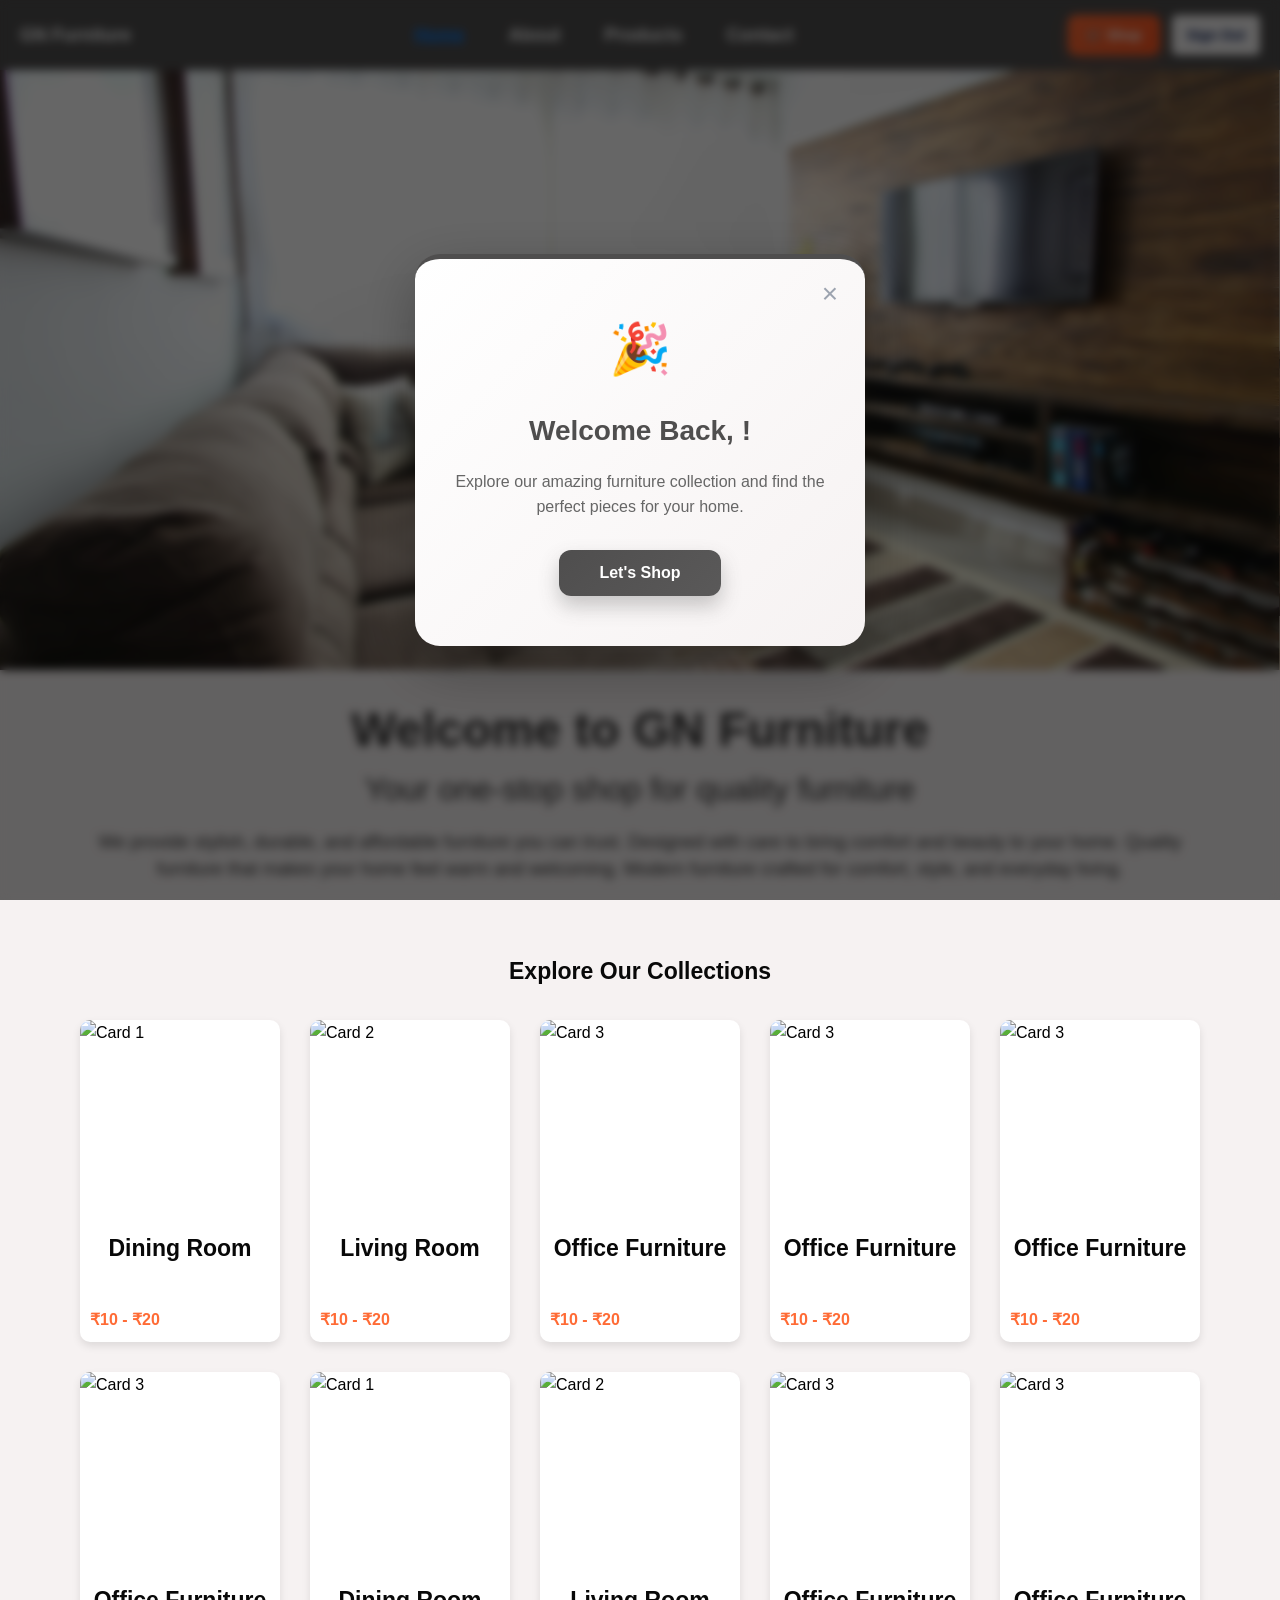
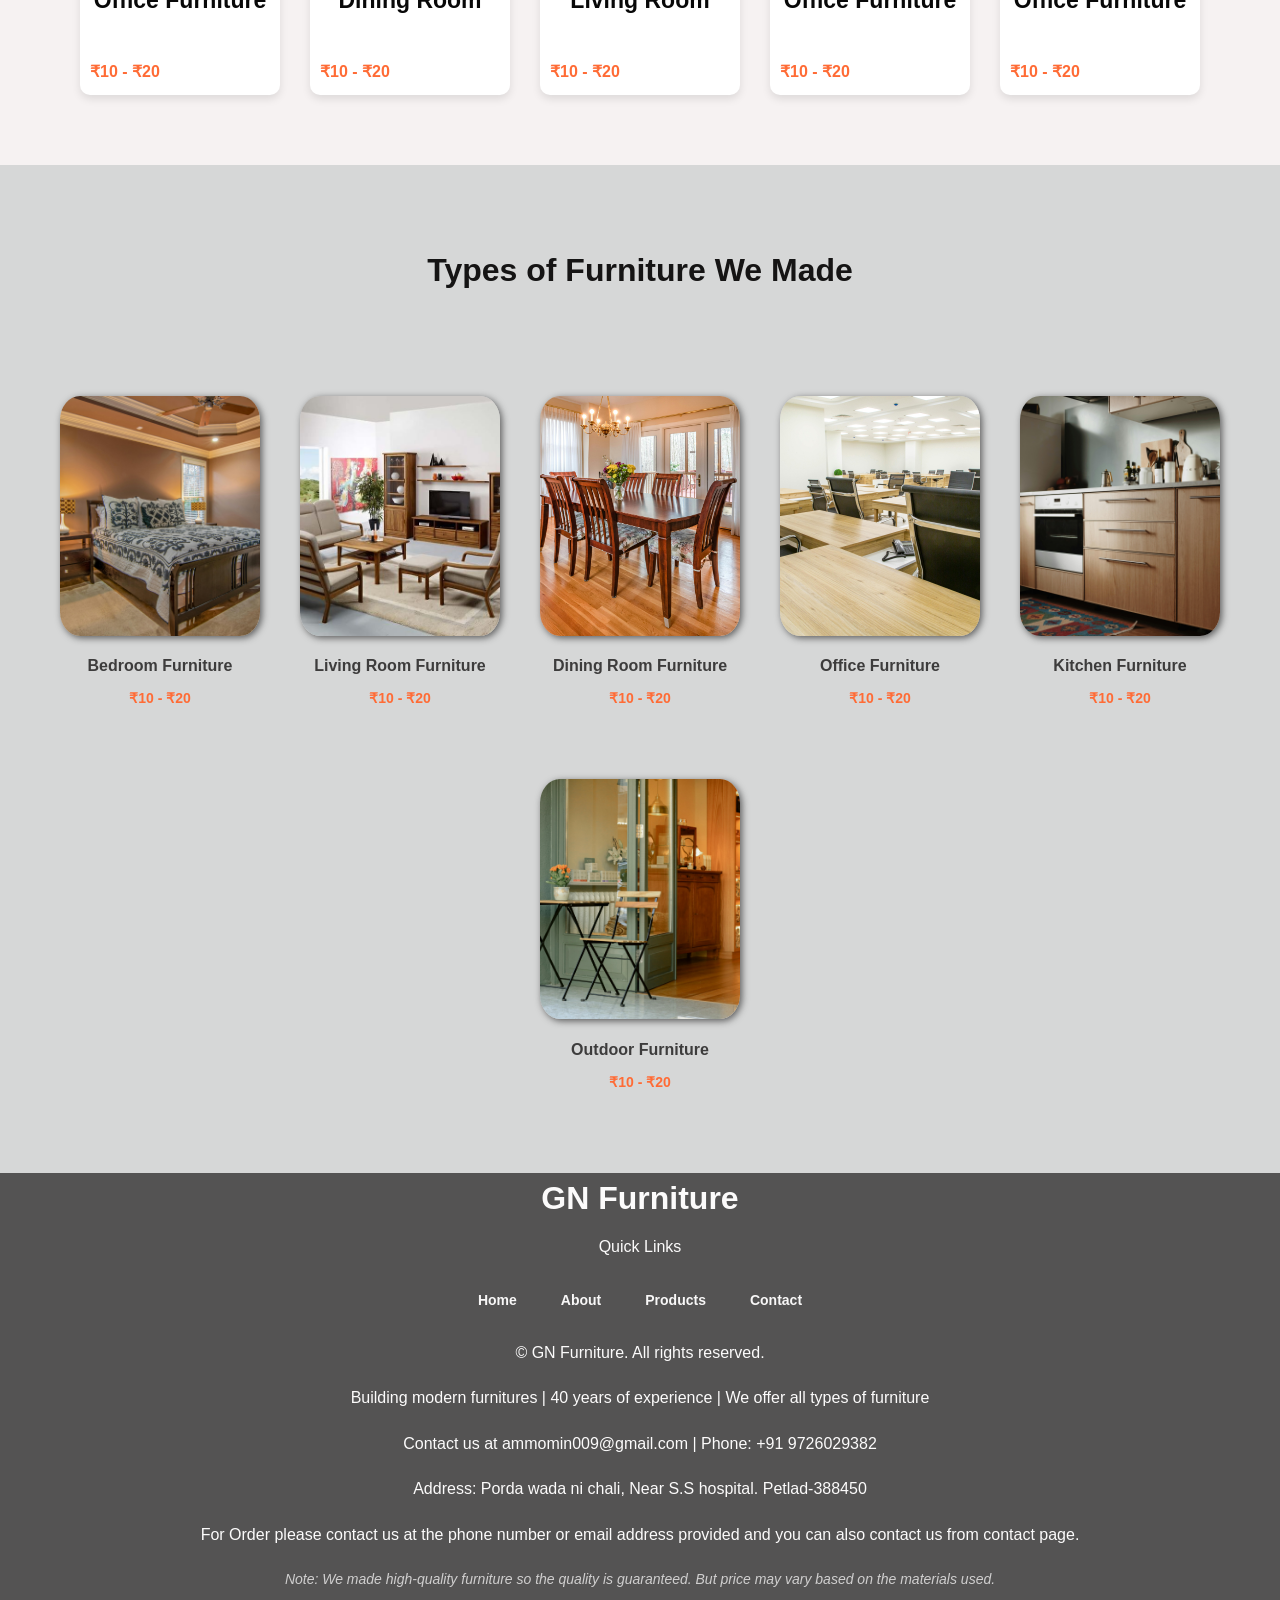
==== commit 503aa5e0: "font updated" ====
--- a/home.html
+++ b/home.html
@@ -173,6 +173,22 @@
             <p>Outdoor Furniture</p>
             <p class="price">₹10 - ₹20</p>
         </div>
+    </div>
+    <div class="footer">
+        <h1>GN Furniture</h1>
+        <p>Quick Links</p>
+        <ul>
+            <li><a href="home.html">Home</a></li>
+            <li><a href="about.html">About</a></li>
+            <li><a href="products.html">Products</a></li>
+            <li><a href="contact.html">Contact</a></li>
+        </ul>
+        <p>© GN Furniture. All rights reserved.</p>
+        <p>Building modern furnitures | 40 years of experience | We offer all types of furniture</p>
+        <p>Contact us at ammomin009@gmail.com | Phone: +91 9726029382</p>
+        <p>Address: Porda wada ni chali, Near S.S hospital. Petlad-388450</p>
+        <p>For Order please contact us at the phone number or email address provided and you can also contact us from contact page.</p>
+        <p class="note">Note: We made high-quality furniture so the quality is guaranteed. But price may vary based on the materials used.</p>
     </div>
 
 
--- a/style.css
+++ b/style.css
@@ -1,5 +1,5 @@
 * {
-    font-family: "Roboto Condensed", sans-serif;
+    font-family: "google sans", "oswald", sans-serif;
     box-sizing: border-box;
     margin: 0px;
     padding: 0px;
@@ -330,6 +330,8 @@
     width: 100%;
     background: #f6f2f2;
     padding-top: 70px;
+    font-size: 16px;
+    line-height: 1.6;
 }
 
 header{
@@ -353,11 +355,13 @@
     font-size: 18px;
     color:white;
     font-weight: bold;
+    flex: 0 0 auto;
+    min-width: 120px;
+}
+
+.mid {
     flex: 1;
-}
-
-.mid {
-    flex: 2;
+    min-width: 200px;
     margin: auto;
     display: flex;
     justify-content: center;
@@ -373,6 +377,7 @@
 
 .mid li {
     text-align: center;
+    flex: 0 0 auto;
 }
 
 ul li a{
@@ -381,25 +386,27 @@
     font-size: 18px;
     font-weight:bold;
     display: block;
-    padding: 5px 10px;
+    padding: 8px 12px;
+    border-radius: 5px;
+    transition: all 0.3s ease;
 }
 
 .mid a:hover{
     color: #aba3a3;
-    transition: ease-in-out 0.3s;
+    background: rgba(255, 255, 255, 0.1);
 }
 
 .mid a.active {
     color: #0679f5;
     text-decoration:underline;
-    transition: ease-in-out 0.3s;
     font-weight: bold;
 }
 
 .right {
     display: flex;
-    gap: 10px;
+    gap: 12px;
     align-items: center;
+    flex: 0 0 auto;
 }
 
 .logout-btn{
@@ -407,17 +414,24 @@
     color: rgb(3, 23, 79);
     border-radius: 5px;
     border:none;
-    padding:8px 12px;
+    padding:10px 15px;
     font-size:14px;
-    text-decoration: none;
-    margin:0px;
     font-weight: bold;
     cursor: pointer;
     transition: all 0.3s ease;
+    min-height: 40px;
+    display: flex;
+    align-items: center;
+    justify-content: center;
+    touch-action: manipulation;
 }
 
 .logout-btn:hover{
     background: #d9d8d8;
+}
+
+.logout-btn:active {
+    transform: scale(0.98);
 }
 
 .shop-btn {
@@ -425,13 +439,18 @@
     color: white;
     border: none;
     border-radius: 8px;
-    padding: 10px 15px;
+    padding: 10px 18px;
     font-size: 14px;
     font-weight: bold;
     cursor: pointer;
     transition: all 0.3s ease;
     box-shadow: 0 5px 15px rgba(255, 107, 53, 0.3);
     white-space: nowrap;
+    min-height: 40px;
+    display: flex;
+    align-items: center;
+    justify-content: center;
+    touch-action: manipulation;
 }
 
 .shop-btn:hover {
@@ -441,11 +460,76 @@
 }
 
 .shop-btn:active {
-    transform: translateY(0);
-}
-
-/* Mobile Header Styles */
-@media (max-width: 768px) {
+    transform: scale(0.98);
+}
+
+/* Tablet: 769px - 1024px */
+@media (min-width: 769px) and (max-width: 1024px) {
+    header {
+        padding: 12px 15px;
+    }
+    
+    .left {
+        font-size: 16px;
+    }
+    
+    ul li a {
+        font-size: 15px;
+        padding: 6px 10px;
+    }
+    
+    .shop-btn, .logout-btn {
+        font-size: 13px;
+        padding: 8px 12px;
+    }
+}
+
+/* Tablet: 600px - 768px */
+@media (min-width: 600px) and (max-width: 768px) {
+    header {
+        height: auto;
+        flex-direction: column;
+        padding: 12px;
+        gap: 12px;
+    }
+    
+    .left {
+        font-size: 16px;
+        width: 100%;
+        text-align: center;
+        flex: none;
+    }
+    
+    .mid {
+        flex: none;
+        width: 100%;
+        min-width: auto;
+    }
+    
+    .mid ul {
+        gap: 8px;
+    }
+    
+    ul li a {
+        font-size: 13px;
+        padding: 6px 8px;
+    }
+    
+    .right {
+        width: 100%;
+        justify-content: center;
+        gap: 8px;
+    }
+    
+    .shop-btn, .logout-btn {
+        font-size: 12px;
+        padding: 9px 12px;
+        min-height: 40px;
+    }
+}
+
+/* Mobile: Below 600px */
+@media (max-width: 599px) {
     header {
         height: auto;
         flex-direction: column;
@@ -454,7 +538,7 @@
     }
     
     .left {
-        font-size: 16px;
+        font-size: 14px;
         width: 100%;
         text-align: center;
         flex: none;
@@ -463,60 +547,39 @@
     .mid {
         flex: none;
         width: 100%;
+        min-width: auto;
     }
     
     .mid ul {
-        gap: 10px;
+        gap: 4px;
+        justify-content: center;
     }
     
     .mid li {
-        flex: 1;
-        min-width: auto;
+        flex: 0 0 calc(50% - 2px);
     }
     
     ul li a {
-        font-size: 14px;
-        padding: 3px 5px;
+        font-size: 12px;
+        padding: 8px 6px;
+        min-height: 36px;
+        display: flex;
+        align-items: center;
+        justify-content: center;
     }
     
     .right {
         width: 100%;
         justify-content: center;
-        gap: 5px;
+        gap: 6px;
     }
     
     .shop-btn, .logout-btn {
         font-size: 12px;
-        padding: 8px 10px;
-    }
-}
-
-@media (max-width: 480px) {
-    header {
-        padding: 8px 5px;
-        gap: 8px;
-    }
-    
-    .left {
-        font-size: 14px;
-    }
-    
-    .mid ul {
-        gap: 5px;
-    }
-    
-    ul li a {
-        font-size: 12px;
-        padding: 2px 3px;
-    }
-    
-    .right {
-        gap: 5px;
-    }
-    
-    .shop-btn, .logout-btn {
-        font-size: 11px;
-        padding: 6px 8px;
+        padding: 10px 12px;
+        min-height: 44px;
+        flex: 1;
+        max-width: 45%;
     }
 }
 .background img{
@@ -576,40 +639,65 @@
   }
 }
 
-/* Mobile Slider */
-@media (max-width: 768px) {
+/* Large Desktop: 1025px and above */
+@media (min-width: 1025px) {
     .slider {
-        height: 450px;
-        margin: 0;
-        width: 100%;
-        padding: 0;
+        height: 600px;
     }
     
     .slides {
-        height: 450px;
-        animation: slide 18s cubic-bezier(0.4, 0, 0.2, 1) infinite;
+        height: 600px;
     }
     
     .slides img {
-        height: 450px;
-    }
-}
-
-@media (max-width: 480px) {
+        height: 600px;
+    }
+}
+
+/* Tablet: 769px - 1024px */
+@media (min-width: 769px) and (max-width: 1024px) {
     .slider {
-        height: 300px;
-        margin: 0;
-        width: 100%;
-        padding: 0;
+        height: 480px;
     }
     
     .slides {
-        height: 300px;
-        animation: slide 18s cubic-bezier(0.4, 0, 0.2, 1) infinite;
+        height: 480px;
     }
     
     .slides img {
-        height: 300px;
+        height: 480px;
+    }
+}
+
+/* Tablet: 600px - 768px */
+@media (min-width: 600px) and (max-width: 768px) {
+    .slider {
+        height: 380px;
+        margin-top: 5px;
+    }
+    
+    .slides {
+        height: 380px;
+    }
+    
+    .slides img {
+        height: 380px;
+    }
+}
+
+/* Mobile: Below 600px */
+@media (max-width: 599px) {
+    .slider {
+        height: 280px;
+        margin-top: 5px;
+    }
+    
+    .slides {
+        height: 280px;
+    }
+    
+    .slides img {
+        height: 280px;
     }
 }
 
@@ -644,13 +732,11 @@
 .heading #p1:hover{
     color: #777777;
     transition: ease-in-out 0.3s;
-    font-size:31px;
 }
 
 .heading #p2:hover{
     color: #777777;
     transition: ease-in-out 0.3s;
-    font-size:18.5px;
 }
 
 .heading h1{
@@ -661,14 +747,55 @@
 .heading h1:hover{
     color: #777777;
     transition: ease-in-out 0.3s;
-    font-size:52px;
-}
-
-/* Mobile Heading */
-@media (max-width: 768px) {
+}
+
+/* Large Desktop: 1025px and above */
+@media (min-width: 1025px) {
+    .heading {
+        font-size: 26px;
+        margin-top: 40px;
+    }
+    
+    #p1 {
+        font-size: 32px;
+    }
+    
+    #p2 {
+        font-size: 18px;
+    }
+    
+    .heading h1 {
+        font-size: 48px;
+    }
+}
+
+/* Tablet: 769px - 1024px */
+@media (min-width: 769px) and (max-width: 1024px) {
+    .heading {
+        font-size: 22px;
+        margin-top: 30px;
+    }
+    
+    #p1 {
+        font-size: 26px;
+        line-height: 2.2em;
+    }
+    
+    #p2 {
+        font-size: 16px;
+        line-height: 1.4em;
+    }
+    
+    .heading h1 {
+        font-size: 36px;
+    }
+}
+
+/* Tablet: 600px - 768px */
+@media (min-width: 600px) and (max-width: 768px) {
     .heading {
         font-size: 20px;
-        margin-top: 20px;
+        margin-top: 25px;
         padding: 0 15px;
     }
     
@@ -678,24 +805,21 @@
     }
     
     #p2 {
-        font-size: 16px;
-        line-height: 1.4em;
+        font-size: 15px;
+        line-height: 1.3em;
         padding: 0 10px;
     }
     
     .heading h1 {
         font-size: 28px;
     }
-    
-    .heading h1:hover {
-        font-size: 32px;
-    }
-}
-
-@media (max-width: 480px) {
+}
+
+/* Mobile: Below 600px */
+@media (max-width: 599px) {
     .heading {
         font-size: 18px;
-        margin-top: 15px;
+        margin-top: 20px;
         padding: 0 10px;
     }
     
@@ -703,27 +827,15 @@
         font-size: 22px;
     }
     
-    .heading h1:hover {
-        font-size: 24px;
-    }
-    
     #p1 {
-        font-size: 18px;
-        line-height: 1.8em;
+        font-size: 17px;
+        line-height: 1.7em;
     }
     
     #p2 {
-        font-size: 14px;
+        font-size: 13px;
         line-height: 1.3em;
         padding: 0 8px;
-    }
-    
-    #p1:hover {
-        font-size: 19px;
-    }
-    
-    #p2:hover {
-        font-size: 14.5px;
     }
 }
 .container{
@@ -740,37 +852,41 @@
 
 .card{
     width:200px;
-    height:200px;
+    height:auto;
     background:white;
     border-radius: 10px;
     overflow: hidden;
     box-shadow: 0 4px 8px rgba(0, 0, 0, 0.1);
+    cursor: pointer;
+    transition: all 0.3s ease;
 }
 
 .card:hover{
     transform: translateY(-10px);
     box-shadow: 0 8px 16px rgba(0, 0, 0, 0.2);
-    transition: ease-in-out 0.3s;
+}
+
+.card:active {
+    transform: translateY(-5px);
 }
 
 .card img{
     width:100%;
     height:200px;
     object-fit: cover;
+    display: block;
 }
 
 .card h3{
     padding:10px;
     font-size: 14px;
     color:#333232;
-    transition: ease-in-out 0.3s;
 }
 
 .card p{
     padding:0 10px;
     font-size: 14px;
     color:#333232;
-    transition: ease-in-out 0.3s;
 }
 
 .card p.price{
@@ -778,6 +894,7 @@
     color: #ff6b35;
     font-size: 16px;
     margin-top: 8px;
+    padding-bottom: 10px;
 }
 
 .container h3{
@@ -785,22 +902,39 @@
     font-size:23px;
     text-align:center;
     margin-bottom:30px;
-    margin-top:-10px;
-}
-
-/* Responsive Cards */
-@media (max-width: 1024px) {
+}
+
+/* Large Desktop: 1025px and above */
+@media (min-width: 1025px) {
     .container {
-        padding: 50px 15px;
+        padding: 70px 40px;
     }
     
     .card {
-        width: 180px;
-        height: 180px;
+        width: 200px;
+    }
+    
+    .cards {
+        gap: 30px;
+    }
+}
+
+/* Tablet: 769px - 1024px */
+@media (min-width: 769px) and (max-width: 1024px) {
+    .container {
+        padding: 50px 20px;
+    }
+    
+    .container h3 {
+        font-size: 20px;
+    }
+    
+    .card {
+        width: 170px;
     }
     
     .card img {
-        height: 180px;
+        height: 170px;
     }
     
     .cards {
@@ -808,7 +942,8 @@
     }
 }
 
-@media (max-width: 768px) {
+/* Tablet: 600px - 768px */
+@media (min-width: 600px) and (max-width: 768px) {
     .container {
         padding: 40px 15px;
     }
@@ -819,7 +954,6 @@
     
     .card {
         width: 150px;
-        height: 150px;
     }
     
     .card img {
@@ -827,17 +961,11 @@
     }
     
     .card h3 {
-        font-size: 13px;
-        padding: 8px;
+        font-size: 12px;
     }
     
     .card p {
-        font-size: 12px;
-        padding: 0 8px;
-    }
-    
-    .card p.price {
-        font-size: 14px;
+        font-size: 11px;
     }
     
     .cards {
@@ -845,9 +973,10 @@
     }
 }
 
-@media (max-width: 480px) {
+/* Mobile: Below 600px */
+@media (max-width: 599px) {
     .container {
-        padding: 25px 10px;
+        padding: 30px 10px;
     }
     
     .container h3 {
@@ -857,7 +986,7 @@
     
     .card {
         width: 130px;
-        height: 130px;
+        min-height: 200px;
     }
     
     .card img {
@@ -865,18 +994,19 @@
     }
     
     .card h3 {
+        font-size: 11px;
+        padding: 6px;
+    }
+    
+    .card p {
+        font-size: 10px;
+        padding: 0 6px;
+    }
+    
+    .card p.price {
         font-size: 12px;
-        padding: 6px;
-    }
-    
-    .card p {
-        font-size: 11px;
-        padding: 0 6px;
-    }
-    
-    .card p.price {
-        font-size: 13px;
-        margin-top: 5px;
+        margin-top: 4px;
+        padding-bottom: 6px;
     }
     
     .cards {
@@ -887,16 +1017,17 @@
 .type{
     display: flex;
     gap: 16px;
-    transition: ease-in-out 0.3s;
     justify-content: center;
     flex-wrap: wrap;
-    background:#292828;
+    background:#d6d7d7;
     padding: 60px 20px;
+    align-items: flex-start;
 }
 
 .b1 {
     text-align: center;
     padding: 10px;
+    flex: 0 0 auto;
 }
 
 .type img{
@@ -904,19 +1035,24 @@
     height:230px;
     border-radius: 10%;
     overflow: hidden;
-    box-shadow: #2e2a2a 2px 2px 7px 0px;
+    box-shadow: #5b5b5b 2px 2px 7px 0px;
     margin-top:30px;
     object-fit: cover;
+    cursor: pointer;
+    transition: all 0.3s ease;
 }
 
 .type img:hover{
     transform: translateY(-10px);
-    box-shadow: 0 8px 10px rgb(248, 244, 244);
-    transition: ease-in-out 0.3s;
+    box-shadow: 0 8px 15px rgba(102, 101, 101, 0.5);
+}
+
+.type img:active {
+    transform: translateY(-5px);
 }
 
 .type p{
-    color: #f7f5f5;
+    color: #3d3c3c;
     font-size: 16px;
     font-weight: bold;
     text-align: center;
@@ -930,84 +1066,151 @@
 }
 
 .type .f_para{
-    color: #f8f3f3;
+    color: #151414;
     font-size: 30px;
     font-weight: bold;
     text-align: center;
     width: 100%;
 }
 
-/* Responsive Type Section */
-@media (max-width: 1024px) {
+/* Large Desktop: 1025px and above */
+@media (min-width: 1025px) {
+    .type {
+        gap: 20px;
+        padding: 70px 40px;
+    }
+    
+    .type img {
+        width: 200px;
+        height: 240px;
+    }
+    
+    .type .f_para {
+        font-size: 32px;
+        margin-bottom: 20px;
+    }
+}
+
+/* Tablet: 769px - 1024px */
+@media (min-width: 769px) and (max-width: 1024px) {
+    .type {
+        gap: 15px;
+        padding: 50px 20px;
+    }
+    
+    .type img {
+        width: 170px;
+        height: 200px;
+        margin-top: 15px;
+    }
+    
+    .type p {
+        font-size: 14px;
+    }
+    
+    .type p.price {
+        font-size: 12px;
+    }
+    
+    .type .f_para {
+        font-size: 26px;
+        margin-bottom: 15px;
+    }
+}
+
+/* Tablet: 600px - 768px */
+@media (min-width: 600px) and (max-width: 768px) {
     .type {
         gap: 12px;
         padding: 40px 15px;
     }
     
+    .b1 {
+        flex: 0 0 calc(50% - 6px);
+    }
+    
     .type img {
-        width: 170px;
-        height: 200px;
-        margin-top: 20px;
-    }
-}
-
-@media (max-width: 768px) {
+        width: 100%;
+        max-width: 140px;
+        height: 160px;
+        margin-top: 10px;
+    }
+    
+    .type p {
+        font-size: 13px;
+        margin-top: 6px;
+    }
+    
+    .type p.price {
+        font-size: 11px;
+    }
+    
+    .type .f_para {
+        font-size: 22px;
+        margin-bottom: 10px;
+    }
+}
+
+/* Mobile: Below 600px */
+@media (max-width: 599px) {
     .type {
         gap: 10px;
         padding: 30px 10px;
     }
     
+    .b1 {
+        flex: 0 0 calc(50% - 5px);
+        padding: 5px;
+    }
+    
     .type img {
-        width: 140px;
-        height: 170px;
-        margin-top: 15px;
-    }
-    
-    .type p {
-        font-size: 14px;
+        width: 100%;
+        max-width: 120px;
+        height: 140px;
         margin-top: 8px;
-    }
-    
-    .type p.price {
-        font-size: 12px;
-    }
-    
-    .f_para {
-        font-size: 22px;
-        margin-top: 30px;
-        margin-bottom: 15px;
-    }
-}
-
-@media (max-width: 480px) {
-    .type {
-        gap: 8px;
-        padding: 20px 8px;
-    }
-    
-    .b1 {
-        padding: 5px;
-    }
-    
-    .type img {
-        width: 110px;
-        height: 130px;
-        margin-top: 10px;
     }
     
     .type p {
         font-size: 12px;
-        margin-top: 6px;
+        margin-top: 5px;
     }
     
     .type p.price {
-        font-size: 11px;
-        margin-top: 4px;
-    }
-    
-    .f_para {
+        font-size: 10px;
+        margin-top: 3px;
+    }
+    
+    .type .f_para {
         font-size: 18px;
-        margin-top: 20px;
-        margin-bottom: 15px;
-    }
+        margin-bottom: 10px;
+    }
+}
+.footer{
+    background-color:rgb(16, 17, 17);
+    color:white;
+    text-align: center;
+    opacity: 0.7;
+}
+.footer ul{
+    list-style: none;
+    display:flex;
+    padding:10px;
+    margin:auto;
+    gap: 20px;
+    justify-content: center;
+    flex-wrap: wrap;            
+    line-height: 1.5em;
+}
+.footer a{
+    font-size:14px;
+}
+.footer p{
+    padding: 10px;
+    font-size: 14px;
+    font-size:16px;
+}
+.footer .note{
+    font-size: 14px;
+    color:silver;
+    font-style:italic;
 }
